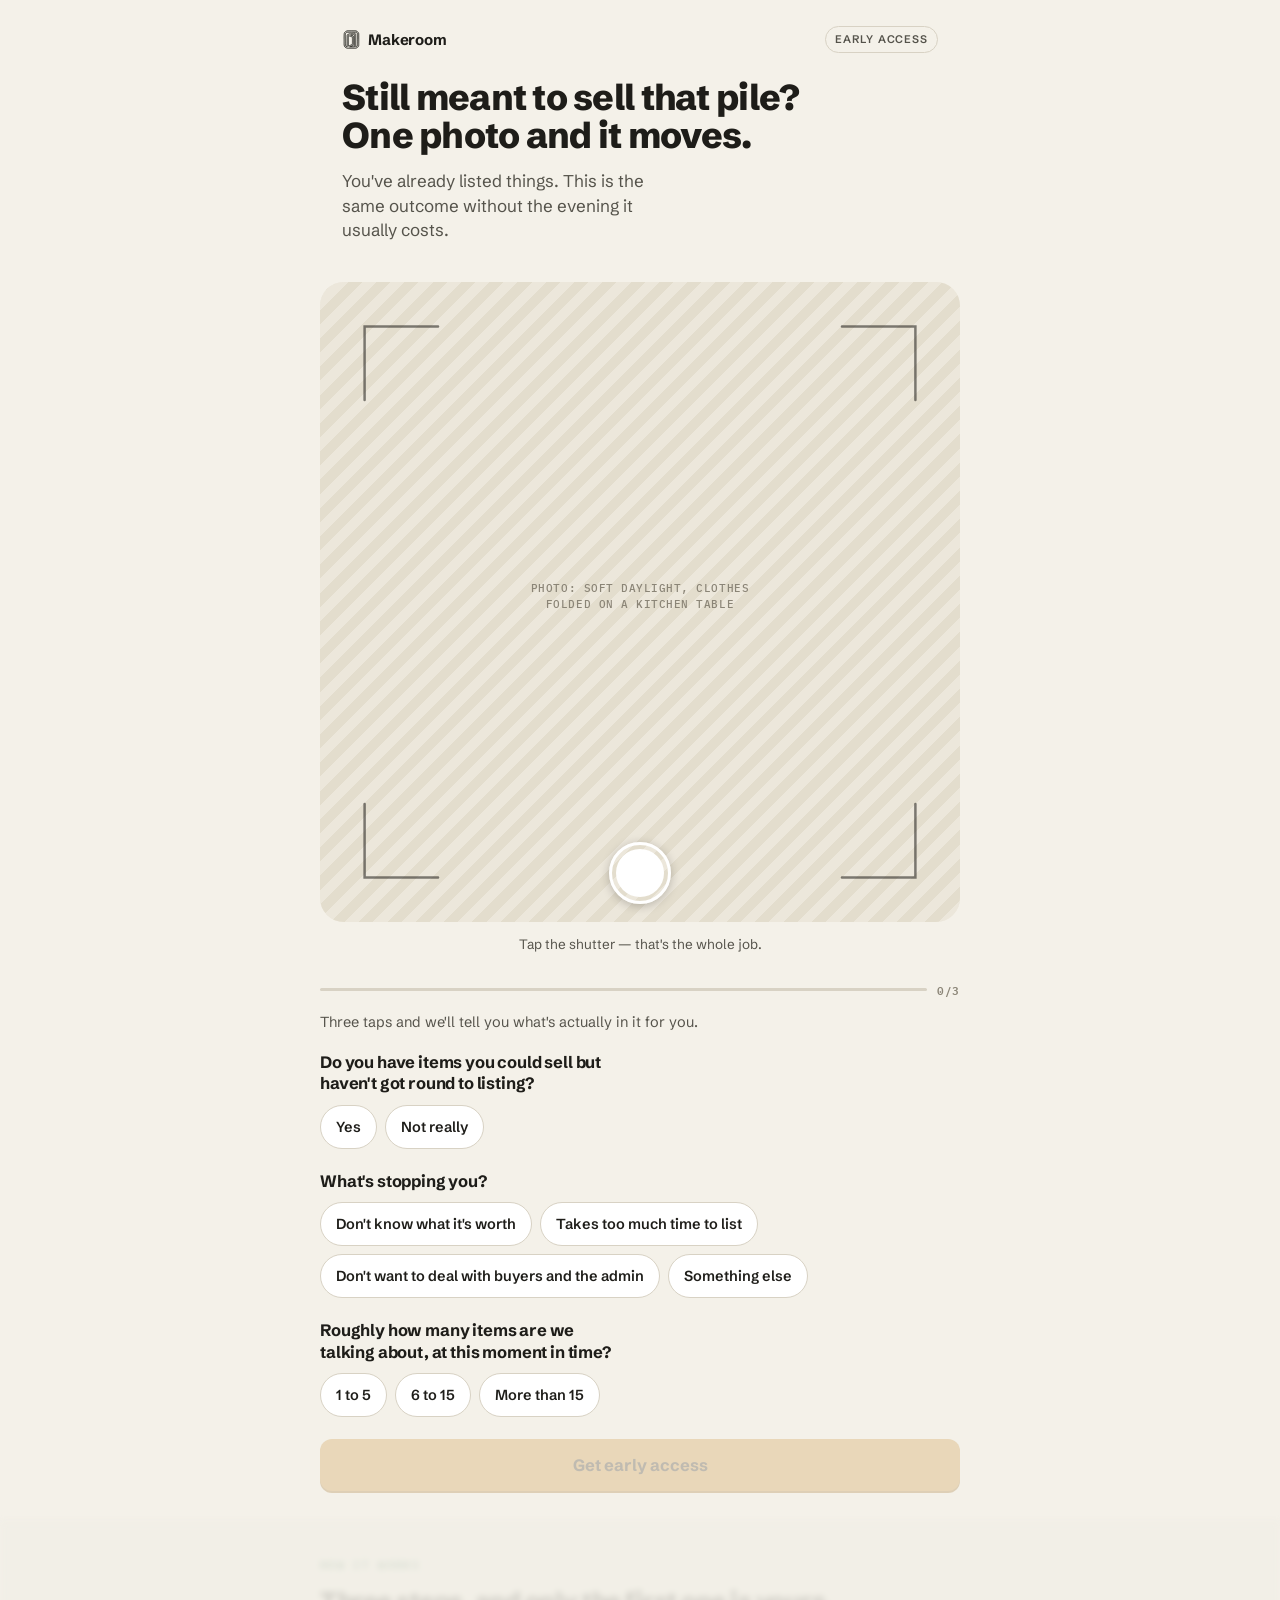
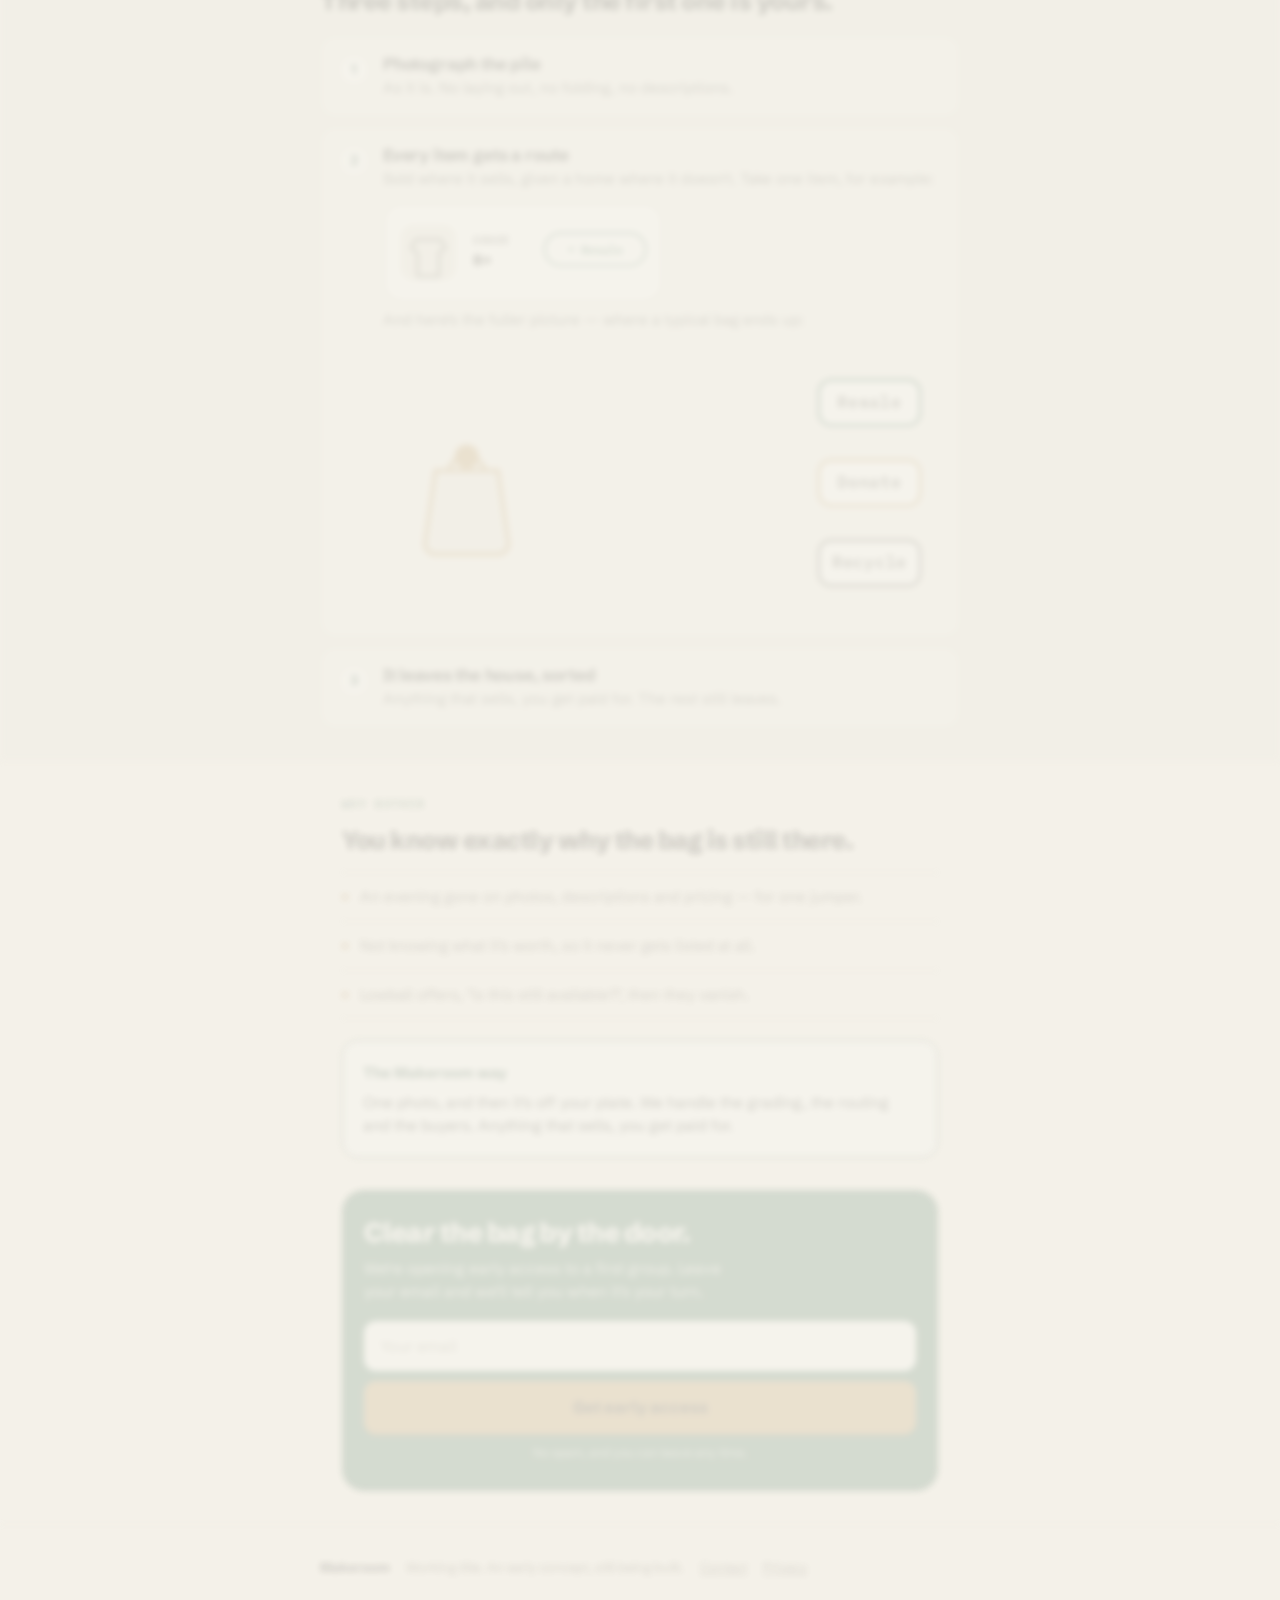
==== index.html @ 3e46c3f0 "Bold the header logo mark The traced icon rendered as thin hairline outlines at 19px in the header —" ====
<!DOCTYPE html>
<html lang="en-GB">
<head>
<meta charset="UTF-8">
<meta name="viewport" content="width=device-width, initial-scale=1.0">
<title>Makeroom — the bag by the door, sorted</title>
<meta name="description" content="Photograph your bag of clothes once. We grade every item and route it to resale, donation or recycling — sold where it sells, so nothing becomes waste.">

<!-- Open Graph / Twitter — matters for ad platforms that preview the link -->
<meta property="og:title" content="Makeroom — the bag by the door, sorted">
<meta property="og:description" content="Photograph your bag once. We grade each item and find its best route — sold, donated or recycled.">
<meta property="og:type" content="website">
<meta name="twitter:card" content="summary_large_image">
<meta name="theme-color" content="#F4F1E9">

<!--
  Before running real ad traffic: set FORM_ENDPOINT in script.js.
  Full Google Sheet + Apps Script setup, ad link format (persona + UTM
  tags), and the acceptance checklist all live in README.md.
-->

<link rel="preconnect" href="https://fonts.googleapis.com">
<link rel="preconnect" href="https://fonts.gstatic.com" crossorigin>
<link href="https://fonts.googleapis.com/css2?family=Schibsted+Grotesk:wght@400;500;600;700;800&family=IBM+Plex+Mono:wght@500;600&display=swap" rel="stylesheet">

<link rel="stylesheet" href="style.css">
</head>
<body class="gated">

  <div class="topbar">
    <span class="brand">
      <svg class="logo-mark" viewBox="204 40 232 268" aria-hidden="true">
        <g transform="translate(0,478) scale(0.1,-0.1)" fill="currentColor" stroke="currentColor" stroke-width="55" stroke-linejoin="round">
          <path d="M2620 4265 c-47 -6 -94 -15 -105 -19 -11 -4 -31 -12 -45 -16 -14 -4
-34 -11 -45 -15 -11 -3 -22 -7 -25 -8 -40 -13 -210 -204 -210 -236 0 -6 -5
-11 -10 -11 -6 0 -9 -3 -8 -7 1 -5 -6 -40 -15 -80 -15 -64 -17 -154 -17 -846
l0 -774 25 -76 c13 -41 33 -91 44 -110 38 -67 123 -154 178 -182 21 -11 40
-23 41 -27 2 -5 11 -8 21 -8 9 0 21 -4 26 -8 6 -5 37 -15 70 -23 48 -11 179
-14 660 -14 645 0 630 -1 745 53 51 24 151 96 158 114 2 5 9 5 15 1 7 -3 9 -3
5 1 -3 4 11 35 33 69 22 34 42 73 46 87 3 14 9 30 13 35 4 6 11 26 15 45 12
50 17 1610 6 1610 -5 0 -8 20 -8 44 2 34 -1 42 -12 38 -10 -4 -13 -1 -9 10 4
9 2 20 -2 24 -5 5 -11 18 -12 29 -4 24 -75 121 -123 168 -19 18 -50 42 -70 53
-19 10 -35 22 -35 26 0 5 -7 8 -15 8 -8 0 -23 4 -33 9 -31 16 -88 31 -116 31
-15 0 -25 3 -23 8 8 12 -1067 9 -1163 -3z m1225 -35 c4 -6 15 -10 25 -10 31 0
132 -58 180 -103 53 -49 120 -138 120 -159 0 -8 4 -18 8 -24 5 -5 15 -29 23
-54 12 -37 14 -182 14 -855 l0 -810 -24 -60 c-29 -72 -99 -169 -153 -210 -21
-16 -45 -36 -53 -42 -7 -7 -17 -13 -22 -13 -4 0 -19 -6 -33 -13 -78 -41 -103
-42 -730 -42 -629 0 -640 1 -745 43 -135 54 -249 203 -285 372 -13 63 -9 1536
5 1603 20 99 137 270 213 310 150 80 105 75 819 76 392 0 635 -3 638 -9z"/>
          <path d="M2560 4080 c0 -5 -6 -10 -14 -10 -25 0 -96 -43 -129 -80 -50 -53 -66
-82 -88 -152 -18 -60 -19 -102 -19 -805 0 -701 1 -745 19 -802 36 -114 118
-197 236 -238 l30 -10 -2 836 c-1 460 -3 841 -4 846 -1 6 -6 -8 -12 -30 -7
-26 -13 -320 -16 -826 l-6 -787 -45 24 c-25 13 -41 24 -36 24 5 0 -6 10 -25
23 -18 12 -40 36 -49 52 -8 17 -17 32 -20 35 -16 16 -32 61 -30 86 1 16 1 31
0 34 -1 3 -4 284 -6 624 -3 341 -6 622 -9 624 -2 3 -2 23 0 46 3 22 7 84 9
137 4 74 11 109 30 153 25 56 92 130 128 142 10 3 18 10 18 16 0 5 6 8 12 6 7
-3 23 1 35 7 17 9 180 12 621 13 581 0 598 -1 647 -21 28 -11 57 -28 66 -36 9
-9 29 -25 44 -36 27 -19 75 -102 75 -130 0 -8 5 -15 10 -15 7 0 10 -271 10
-794 0 -679 -2 -795 -14 -806 -8 -6 -12 -18 -9 -27 3 -8 2 -18 -4 -22 -5 -3
-19 -23 -32 -44 -24 -39 -92 -92 -132 -102 l-24 -6 -1 843 c-1 798 -5 928 -25
928 -5 0 -9 6 -9 13 0 20 -67 86 -111 109 -36 19 -50 20 -127 14 -48 -4 -98
-9 -112 -12 -14 -2 -45 -7 -70 -10 -25 -3 -49 -10 -54 -15 -6 -5 -31 -9 -57
-9 -26 0 -51 -4 -54 -10 -3 -5 -24 -10 -45 -10 -21 0 -42 -4 -45 -10 -3 -5
-22 -10 -41 -10 -20 0 -74 -7 -122 -15 -48 -9 -116 -21 -152 -27 -36 -6 -84
-19 -107 -29 -44 -20 -93 -74 -93 -102 0 -25 15 -21 28 7 26 57 91 87 232 106
36 5 90 14 120 20 97 19 154 29 215 38 33 5 97 17 142 26 228 47 304 48 365 5
33 -24 72 -81 82 -122 4 -16 7 -422 7 -903 -1 -764 1 -874 14 -874 8 0 15 5
15 10 0 6 7 10 15 10 23 0 87 39 128 78 52 50 85 107 98 173 13 66 12 1423 -1
1542 -9 79 -32 132 -78 185 -22 26 -88 72 -102 72 -6 0 -10 5 -10 10 0 6 -9
10 -19 10 -11 0 -23 5 -26 10 -4 6 -227 10 -636 10 -413 0 -629 -3 -629 -10z"/>
          <path d="M3540 3759 c-30 -4 -82 -12 -115 -18 -33 -7 -86 -16 -117 -22 -32 -5
-86 -14 -120 -20 -35 -5 -89 -13 -120 -15 -66 -7 -76 -20 -20 -30 20 -3 64
-16 97 -29 33 -13 83 -31 110 -40 124 -41 174 -75 214 -148 21 -37 21 -48 21
-585 l0 -547 -38 -49 c-38 -50 -83 -84 -114 -85 -10 -1 -18 -5 -18 -11 0 -5
-11 -10 -23 -10 -13 0 -27 -3 -30 -6 -8 -8 -119 -54 -130 -54 -4 0 -30 -11
-59 -25 -28 -14 -60 -25 -70 -25 -10 0 -18 -4 -18 -8 0 -5 -25 -15 -55 -22
-30 -7 -55 -18 -55 -24 0 -8 109 -10 375 -8 343 2 375 4 384 20 12 23 14 1694
1 1726 -13 35 -36 43 -100 35z m71 -41 c0 -7 1 -394 2 -860 l2 -847 -293 -3
c-289 -3 -377 2 -274 16 28 4 52 11 52 16 0 6 6 10 13 10 8 0 27 6 43 14 76
37 130 61 139 62 12 1 58 20 98 40 16 8 34 11 40 7 7 -3 9 -3 5 1 -3 4 11 31
33 59 31 41 39 61 40 97 1 25 3 56 5 70 1 14 3 187 4 385 1 358 -6 612 -17
650 -9 33 -83 115 -109 121 -13 3 -24 10 -24 14 0 8 -55 24 -77 23 -7 0 -13 3
-13 8 0 5 -11 9 -25 9 -14 0 -25 4 -25 9 0 5 -12 11 -27 13 -16 2 -27 8 -26
14 1 7 -6 10 -17 7 -11 -3 -20 -1 -20 5 0 6 21 13 48 17 26 3 67 9 92 14 25 6
73 12 108 16 35 3 73 10 85 15 35 14 137 12 138 -2z"/>
          <path d="M2745 3583 c-13 -12 -15 -114 -15 -754 0 -491 3 -739 10 -739 10 0
87 32 122 51 10 5 24 9 31 9 12 0 80 29 119 50 10 6 23 10 29 10 11 0 24 5
121 49 26 11 57 21 68 21 11 0 20 4 20 9 0 5 16 12 35 15 19 4 39 15 45 26 16
29 13 1040 -3 1061 -12 15 -140 69 -165 69 -12 0 -23 5 -69 28 -13 7 -31 12
-42 12 -11 0 -21 4 -23 8 -1 4 -43 21 -93 36 -49 16 -99 32 -110 36 -42 17
-66 18 -80 3z m90 -33 c32 -11 66 -20 77 -20 10 0 18 -4 18 -10 0 -5 7 -10 15
-10 15 0 24 -3 70 -27 12 -6 36 -14 55 -18 19 -4 40 -11 45 -15 6 -4 31 -13
58 -21 26 -7 47 -17 47 -21 0 -4 12 -8 26 -8 16 0 37 -11 51 -26 l24 -26 -3
-493 c-3 -458 -4 -494 -21 -513 -10 -11 -31 -22 -48 -26 -16 -3 -49 -15 -73
-26 -25 -11 -50 -20 -56 -20 -5 0 -19 -4 -30 -10 -11 -5 -29 -14 -40 -20 -11
-5 -27 -10 -35 -10 -8 0 -15 -4 -15 -10 0 -5 -11 -10 -25 -10 -14 0 -25 -5
-25 -11 0 -6 -9 -9 -19 -6 -12 3 -22 -1 -25 -9 -3 -8 -16 -14 -30 -14 -14 0
-27 -4 -31 -9 -3 -6 -14 -8 -25 -6 -11 2 -20 0 -20 -6 0 -5 -6 -9 -14 -9 -8 0
-17 -6 -19 -12 -3 -7 -6 311 -6 708 -1 617 1 734 14 734 1 0 28 -9 60 -20z"/>
          <path d="M2381 2284 c0 -11 3 -14 6 -6 3 7 2 16 -1 19 -3 4 -6 -2 -5 -13z"/>
        </g>
      </svg>
      Makeroom
    </span>
    <span class="badge">Early access</span>
  </div>

  <!-- ============ HERO ============ -->
  <header class="hero">
    <div class="wrap">
      <!-- Headline + lede are written by JS from the persona copy table -->
      <h1 class="reveal" id="hero-head"></h1>
      <p class="lede reveal" id="hero-lede"></p>
    </div>
  </header>

  <!-- ============ CAMERA HOOK ============
       A one-shot interactive demo: tap the shutter, a flash + scan plays,
       then a worked example (item / price / grade / route) reveals.
       Fixed example content, same for both personas — illustrative only,
       not tied to any real photo. -->
  <div class="hook reveal">
    <div class="wrap" style="padding:0">
      <div class="hook-frame" id="hook-frame">
        <div class="stripes" aria-hidden="true"></div>
        <p class="caption" aria-hidden="true">PHOTO: SOFT DAYLIGHT, CLOTHES<br>FOLDED ON A KITCHEN TABLE</p>

        <!-- Viewfinder corner brackets — reads as a camera viewfinder,
             not a re-drawn OS/app chrome. Same hand-drawn inline-SVG
             approach as everything else on the page. -->
        <svg class="viewfinder" viewBox="0 0 100 100" preserveAspectRatio="none" aria-hidden="true">
          <path d="M5 17 V5 H17" />
          <path d="M83 5 H95 V17" />
          <path d="M5 83 V95 H17" />
          <path d="M95 83 V95 H83" />
        </svg>

        <div class="hook-flash" aria-hidden="true"></div>
        <div class="hook-scan" aria-hidden="true"></div>
        <div class="hook-result" aria-hidden="true">
          <div class="hook-result-card">
            <div class="lead">This one's a keeper for someone.</div>
            <div class="result-body">
              <!-- Hand-drawn item glyph, same inline-SVG language as the
                   proof card and cascade below — no stock photography. -->
              <svg class="result-icon" viewBox="0 0 52 52" aria-hidden="true">
                <rect x="0" y="0" width="52" height="52" rx="12" fill="#ECE7DB"/>
                <path d="M14 14 h24 l4 8 -6 4 v22 h-20 v-22 l-6 -4 z" fill="none" stroke="#55534B" stroke-width="2" stroke-linejoin="round"/>
              </svg>
              <div class="result-text">
                <div class="row">
                  <span class="hook-item-name">Wool jumper</span>
                  <span class="price">£24–£31</span>
                </div>
                <div class="chips">
                  <span class="chip">Grade B+</span>
                  <span class="chip">Best route: resale</span>
                </div>
              </div>
            </div>
          </div>
        </div>
        <!-- A real camera shutter button (ring + dot), not a text pill —
             the label moves to an aria-label plus the caption below. -->
        <button type="button" class="hook-shutter" id="hook-shutter" aria-label="Try it on this pile — tap to take the photo">
          <span class="shutter-ring"><span class="shutter-dot"></span></span>
        </button>
      </div>
      <p class="hook-note" id="hook-note"></p>
    </div>
  </div>

  <!-- ============ SURVEY — soft gate ============
       All three questions are visible and answerable at once, in any
       order, and changeable at any time. Nothing below this is hidden;
       the CTA just dims until all three are answered. -->
  <div class="survey">
    <div class="wrap" style="padding:0">
      <div class="survey-progress-row">
        <div class="survey-bar"><div class="survey-bar-fill" id="survey-bar-fill" style="width:0%"></div></div>
        <span class="survey-count" id="survey-count" aria-hidden="true">0/3</span>
      </div>
      <p class="sr-only" id="survey-progress" aria-live="polite">0 of 3 answered</p>
      <p class="survey-intro">Three taps and we'll tell you what's actually in it for you.</p>

      <div id="survey-questions" aria-live="polite"></div>

      <div class="survey-cta-wrap" id="survey-cta-wrap" data-locked="true">
        <button type="button" class="btn" id="survey-cta-btn" disabled>Get early access</button>
      </div>
    </div>
  </div>

  <!-- ============ SCREEN 2 — hidden via body.gated until the survey is
       complete. The survey UI itself (all 3 questions visible at once) is
       unchanged; what's gated is everything below it. ============ -->
  <div class="screen-two" aria-hidden="true">

  <!-- ============ HOW IT WORKS ============ -->
  <section class="how">
    <div class="wrap">
      <p class="eyebrow reveal">How it works</p>
      <h2 class="reveal">Three steps, and only the first one is yours.</h2>

      <div class="steps">
        <!-- Step 1 -->
        <div class="step reveal">
          <div class="num">1</div>
          <div>
            <h3>Photograph the pile</h3>
            <p>As it is. No laying out, no folding, no descriptions.</p>
          </div>
        </div>

        <!-- Step 2 — worked example + the signature routing cascade -->
        <div class="step reveal">
          <div class="num">2</div>
          <div style="width:100%">
            <h3>Every item gets a route</h3>
            <p>Sold where it sells, given a home where it doesn't. Take one item, for example:</p>

            <!-- PROOF CARD — a single worked example (item, grade, route),
                 leading into the cascade's fuller routing animation below.
                 Same inline-SVG language as the cascade. -->
            <svg class="proof-card" viewBox="0 0 260 92" xmlns="http://www.w3.org/2000/svg"
                 role="img" aria-label="Example: a jumper graded B+, routed to resale">
              <rect x="1" y="1" width="258" height="90" rx="16" fill="#fff" stroke="#D8D2C4" stroke-width="1.5"/>

              <!-- item silhouette -->
              <g transform="translate(16,20)">
                <rect x="0" y="0" width="52" height="52" rx="12" fill="#ECE7DB"/>
                <path d="M14 14 h24 l4 8 -6 4 v22 h-20 v-22 l-6 -4 z" fill="none" stroke="#55534B" stroke-width="2" stroke-linejoin="round"/>
              </g>

              <!-- grade -->
              <g>
                <text class="proof-label" x="84" y="38">GRADE</text>
                <text class="proof-grade" x="84" y="58">B+</text>
              </g>

              <!-- route -->
              <g transform="translate(150,28)">
                <rect x="0" y="0" width="94" height="30" rx="15" fill="#fff" stroke="#1F6B49" stroke-width="1.5"/>
                <text class="proof-route" x="47" y="19" text-anchor="middle">→ Resale</text>
              </g>
            </svg>

            <p class="proof-bridge">And here's the fuller picture — where a typical bag ends up:</p>

            <div class="cascade-wrap" aria-hidden="true">
              <svg class="cascade" viewBox="0 0 320 150" xmlns="http://www.w3.org/2000/svg" role="img">
                <!-- source bag -->
                <g transform="translate(24,54)">
                  <path d="M6 14 h36 l6 42 a6 6 0 0 1 -6 6 h-36 a6 6 0 0 1 -6 -6 z" fill="#ECE7DB" stroke="#C98A2B" stroke-width="2"/>
                  <path d="M14 14 c0 -10 20 -10 20 0" fill="none" stroke="#C98A2B" stroke-width="2"/>
                  <!-- camera flash pulse -->
                  <circle class="flash" cx="24" cy="6" r="7" fill="#C98A2B"/>
                </g>

                <!-- three destinations on the right -->
                <g>
                  <rect x="250" y="16"  width="58" height="26" rx="7" fill="#fff" stroke="#1F6B49" stroke-width="1.5"/>
                  <text class="bin-label" x="279" y="32" text-anchor="middle">Resale</text>

                  <rect x="250" y="62"  width="58" height="26" rx="7" fill="#fff" stroke="#C98A2B" stroke-width="1.5"/>
                  <text class="bin-label" x="279" y="78" text-anchor="middle">Donate</text>

                  <rect x="250" y="108" width="58" height="26" rx="7" fill="#fff" stroke="#55534B" stroke-width="1.5"/>
                  <text class="bin-label" x="279" y="124" text-anchor="middle">Recycle</text>
                </g>

                <!-- travelling items: each --to sets where it lands -->
                <rect class="item i1" x="72" y="70" width="14" height="14" rx="3" fill="#1F6B49" style="--to: translate(178px,-42px)"/>
                <rect class="item i2" x="72" y="70" width="14" height="14" rx="3" fill="#C98A2B" style="--to: translate(178px,4px)"/>
                <rect class="item i3" x="72" y="70" width="14" height="14" rx="3" fill="#1F6B49" style="--to: translate(178px,-42px)"/>
                <rect class="item i4" x="72" y="70" width="14" height="14" rx="3" fill="#55534B" style="--to: translate(178px,50px)"/>
              </svg>
            </div>
          </div>
        </div>

        <!-- Step 3 -->
        <div class="step reveal">
          <div class="num">3</div>
          <div>
            <h3>It leaves the house, sorted</h3>
            <p>Anything that sells, you get paid for. The rest still leaves.</p>
          </div>
        </div>
      </div>
    </div>
  </section>

  <!-- ============ WHY BOTHER ============ -->
  <section class="why">
    <div class="wrap">
      <p class="eyebrow reveal">Why bother</p>
      <h2 class="reveal">You know exactly why the bag is still there.</h2>

      <!-- Optional answer-echo — set by script.js only when the visitor's
           own Q2/Q3 answer has a mapped line. Hidden otherwise. -->
      <p class="answer-echo reveal" id="answer-echo"></p>

      <ul class="grind reveal">
        <li><span>An evening gone on photos, descriptions and pricing — for one jumper.</span></li>
        <li><span>Not knowing what it's worth, so it never gets listed at all.</span></li>
        <li><span>Lowball offers, "is this still available?", then they vanish.</span></li>
      </ul>

      <div class="relief reveal">
        <div class="head">The Makeroom way</div>
        <p>One photo, and then it's off your plate. We handle the grading, the routing and the buyers. Anything that sells, you get paid for.</p>
      </div>
    </div>
  </section>

  <!-- ============ FINAL CAPTURE ============ -->
  <section class="final">
    <div class="wrap">
      <div class="card reveal">
        <h2>Clear the bag by the door.</h2>
        <p>We're opening early access to a first group. Leave your email and we'll tell you when it's your turn.</p>

        <!-- FINAL EMAIL CAPTURE -->
        <form id="form-final" novalidate>
          <input class="field" type="email" name="email" inputmode="email" autocomplete="email"
                 pattern="[^\s@]+@[^\s@]+\.[a-zA-Z]{2,}"
                 placeholder="Your email" aria-label="Your email address" required>
          <button class="btn" type="submit">Get early access</button>
          <p class="microcopy">No spam, and you can leave any time.</p>
          <p class="form-note err" role="alert">That email doesn't look right. Mind checking it?</p>
        </form>
      </div>

      <div class="done-state reveal" id="done-state">
        <div class="done-icon" aria-hidden="true">
          <svg viewBox="0 0 20 20" fill="none" style="width:22px;height:22px">
            <path d="M4 10.5l4 4 8-9" stroke="#fff" stroke-width="2.4" stroke-linecap="round" stroke-linejoin="round"/>
          </svg>
        </div>
        <h2>Congrats, you're on the list.</h2>
        <p id="done-line"></p>
        <div class="done-footnote">NEXT: WATCH YOUR INBOX FOR EARLY ACCESS</div>
      </div>
    </div>
  </section>

  <!-- ============ FOOTER ============ -->
  <footer>
    <div class="wrap">
      <span class="name">Makeroom</span>
      <span>Working title. An early concept, still being built.</span>
      <a href="mailto:jamie@studiozao.com">Contact</a>
      <a href="privacy.html">Privacy</a>
    </div>
  </footer>

  </div> <!-- /.screen-two -->

  <!-- ============ STICKY SCROLL CTA ============
       Only ever shown once the survey is complete (body no longer
       .gated) and the hero has scrolled out of view. -->
  <div class="sticky" id="sticky" aria-hidden="true">
    <div class="wrap">
      <div class="line">Every piece finds a route.<span>Sold, donated or recycled — join early access.</span></div>
      <button class="btn" id="sticky-btn" type="button">Get early access</button>
    </div>
  </div>

<script src="script.js"></script>
</body>
</html>
---- style.css ----
/* ---------- Design tokens ---------- */
:root {
  --paper:      #F4F1E9;  /* warm paper base */
  --paper-2:    #ECE7DB;  /* slightly deeper panel */
  --ink:        #1E1D19;  /* near-black text */
  --ink-soft:   #55534B;  /* secondary text */
  --line:       #D8D2C4;  /* hairlines / borders */
  --green:      #1F6B49;  /* resolution only — it worked, it's sorted. never a button. */
  --green-dark: #164F36;
  --ochre:      #C98A2B;  /* take action, tap this — the one action colour */
  --ochre-soft: #F0DFC0;
  --shadow:     0 1px 2px rgba(30,29,25,.06), 0 8px 24px rgba(30,29,25,.06);

  /* Design 1a ("Proof First") brings in two webfonts: Schibsted Grotesk as
     the display/body face, IBM Plex Mono for small uppercase labels and
     counters. This is a deliberate reversal of the earlier system-font-only
     decision (made to avoid a render-blocking font request on cold mobile
     ad traffic) — the tradeoff is accepted here because it's what the
     chosen design direction specifies. */
  --font-body: "Schibsted Grotesk", system-ui, -apple-system, "Segoe UI", Roboto, Helvetica, Arial, sans-serif;
  --font-mono: "IBM Plex Mono", ui-monospace, Menlo, monospace;

  --wrap: 640px;
}

/* ----------------------------------------------------------------------
   PRE-LAUNCH CHECKLIST
   --ink-soft (#55534B) on --paper (#F4F1E9) — computed contrast ratio is
   ~6.83:1 (checked 2026-07-31). Passes WCAG AA (4.5:1) for normal text at
   every size this token is used at, including the 13px microcopy/eyebrow
   sizes where the margin is closest. Does not reach AAA (7:1) but AAA was
   never the target. Re-check this if either --ink-soft or --paper changes.
   ---------------------------------------------------------------------- */

/* ---------- Reset-ish ---------- */
* { box-sizing: border-box; }
html { -webkit-text-size-adjust: 100%; scroll-behavior: smooth; overflow-x: clip; }
body {
  margin: 0;
  background: var(--paper);
  color: var(--ink);
  font-family: var(--font-body);
  font-size: 17px;
  line-height: 1.55;
  -webkit-font-smoothing: antialiased;
  text-rendering: optimizeLegibility;
  overflow-x: clip;
}
img, svg { display: block; max-width: 100%; }

/* ---------- Layout helpers ---------- */
.wrap { width: 100%; max-width: var(--wrap); margin: 0 auto; padding: 0 22px; }

/* ---------- Type ---------- */
h1, h2 { margin: 0; font-weight: 800; letter-spacing: -0.02em; line-height: 1.1; }
h3 { margin: 0; font-weight: 700; letter-spacing: -0.01em; line-height: 1.1; }
p { margin: 0 0 1em; }
.eyebrow {
  font: 600 11px var(--font-mono);
  letter-spacing: 0.12em;
  text-transform: uppercase;
  color: var(--green);
  margin: 0 0 14px;
}

/* ---------- Header bar ---------- */
.topbar {
  display: flex;
  align-items: center;
  justify-content: space-between;
  padding: 26px 22px 0;
  max-width: var(--wrap);
  margin: 0 auto;
}
.topbar .brand { display: flex; align-items: center; gap: 7px; font-weight: 700; font-size: 15px; letter-spacing: -0.01em; }
.topbar .brand .logo-mark { width: 19px; height: 19px; color: var(--ink); flex: none; }
.topbar .badge {
  font-size: 11px;
  font-weight: 600;
  letter-spacing: 0.08em;
  text-transform: uppercase;
  color: var(--ink-soft);
  border: 1px solid var(--line);
  border-radius: 99px;
  padding: 4px 9px;
}

/* ---------- Hero ---------- */
.hero { padding-top: 26px; padding-bottom: 0; }
.hero h1 {
  font-size: clamp(30px, 8.5vw, 36px);
  line-height: 1.05;
  overflow-wrap: anywhere;
  min-width: 0;
  text-wrap: balance;
}
.hero .lede {
  margin-top: 14px;
  font-size: 17px;
  line-height: 1.45;
  color: var(--ink-soft);
  max-width: 32ch;
}

/* ---------- Camera hook ---------- */
.hook { padding: 22px 22px 0; }
.hook-frame {
  position: relative;
  border-radius: 24px;
  overflow: hidden;
  background: var(--paper-2);
  aspect-ratio: 1 / 1;
}
.hook-frame .stripes {
  position: absolute;
  inset: 0;
  background: repeating-linear-gradient(135deg, #e3ddcd 0 10px, #ece7db 10px 20px);
}
.hook-frame .caption {
  position: absolute;
  inset: 0;
  display: grid;
  place-items: center;
  font: 500 10.5px/1.5 var(--font-mono);
  letter-spacing: 0.05em;
  color: #8b8577;
  text-align: center;
  padding: 0 20px;
}
.hook-frame.shot .caption { display: none; }

/* Viewfinder corner brackets — reads as a camera's focus reticle, not a
   re-drawn OS/app chrome. Fades out once the shot is taken, same as a
   real camera UI would once it's done focusing. */
.viewfinder {
  position: absolute;
  inset: 14px;
  width: calc(100% - 28px);
  height: calc(100% - 28px);
  pointer-events: none;
  transition: opacity .3s ease;
}
.viewfinder path {
  fill: none;
  stroke: rgba(30,29,25,.55);
  stroke-width: 2.5;
  stroke-linecap: round;
  vector-effect: non-scaling-stroke;
}
.hook-frame.scanning .viewfinder,
.hook-frame.revealed .viewfinder { opacity: 0; }

/* Flash: a single quick white pulse the instant the shutter is tapped */
.hook-flash {
  position: absolute;
  inset: 0;
  background: #fff;
  pointer-events: none;
  opacity: 0;
}
.hook-frame.scanning .hook-flash { animation: flashPop .5s ease forwards; }

/* Scan: a soft ochre band sweeping down while "grading" */
.hook-scan {
  position: absolute;
  left: 0; right: 0;
  height: 26%;
  background: linear-gradient(180deg, rgba(201,138,43,0), rgba(201,138,43,.4));
  opacity: 0;
  pointer-events: none;
}
.hook-frame.scanning .hook-scan {
  opacity: 1;
  animation: scanSweep 1.1s .25s linear;
}

/* Result: the worked example, revealed once grading finishes */
.hook-result {
  position: absolute;
  left: 12px; right: 12px; bottom: 12px;
  display: none;
}
.hook-frame.revealed .hook-result { display: block; animation: riseIn .4s ease forwards; }
.hook-result-card {
  background: rgba(244,241,233,.96);
  border-radius: 18px;
  padding: 16px 18px;
}
.hook-result-card .lead { font-size: 13px; color: var(--ink-soft); margin-bottom: 10px; }
.hook-result-card .result-body { display: flex; align-items: center; gap: 12px; }
.hook-result-card .result-icon { flex: 0 0 auto; width: 44px; height: 44px; }
.hook-result-card .result-text { flex: 1; min-width: 0; }
/* Named .hook-item-name, not .item — the cascade below defines a global
   .item { opacity: 0 } for its travelling squares, which was silently
   hiding this text when both shared the same class name. */
.hook-result-card .row { display: flex; align-items: baseline; justify-content: space-between; gap: 10px; }
.hook-result-card .hook-item-name { font-size: 21px; font-weight: 800; letter-spacing: -0.02em; overflow-wrap: anywhere; }
.hook-result-card .price { font-size: 21px; font-weight: 800; letter-spacing: -0.02em; color: var(--green); white-space: nowrap; }
.hook-result-card .chips { margin-top: 8px; display: flex; gap: 6px; flex-wrap: wrap; }
.hook-result-card .chip {
  font-size: 12px;
  font-weight: 600;
  color: var(--green-dark);
  background: #E1EDE5;
  border-radius: 99px;
  padding: 5px 10px;
}

/* Real camera-style shutter: a ring with a filled dot, like an actual
   phone camera app's capture button, rather than a text pill. */
.hook-shutter {
  position: absolute;
  left: 50%;
  transform: translateX(-50%);
  bottom: 18px;
  width: 62px;
  height: 62px;
  border-radius: 50%;
  background: transparent;
  border: none;
  padding: 0;
  cursor: pointer;
}
.shutter-ring {
  display: grid;
  place-items: center;
  width: 100%;
  height: 100%;
  border-radius: 50%;
  border: 3px solid #fff;
  box-shadow: 0 2px 10px rgba(30,29,25,.25);
}
.shutter-dot {
  width: 48px;
  height: 48px;
  border-radius: 50%;
  background: #fff;
  transition: transform .12s ease, background .18s ease;
}
.hook-shutter:active .shutter-dot { transform: scale(.88); }
.hook-frame.scanning .shutter-dot { background: var(--ochre); }
.hook-frame.scanning .hook-shutter { pointer-events: none; }
.hook-frame.revealed .hook-shutter { display: none; }
.hook-shutter:focus-visible { outline: 3px solid var(--ochre); outline-offset: 4px; }
.hook-note { margin: 12px 2px 0; font-size: 13.5px; color: var(--ink-soft); text-align: center; }

/* ---------- Survey ("soft gate") ----------
   Unlike a hard gate, nothing below this is hidden — all three questions
   show at once, answers are changeable any time, and the CTA just dims
   until all three are answered. Fully visible in the page's normal scroll
   order, no separate "screen". */
.sr-only {
  position: absolute;
  width: 1px; height: 1px;
  padding: 0; margin: -1px;
  overflow: hidden;
  clip: rect(0, 0, 0, 0);
  white-space: nowrap;
  border: 0;
}

/* ---------- Hard gate ----------
   Screen 2 (everything from "How it works" down, including the footer)
   isn't reachable/interactive until the survey is complete, but it's not
   fully hidden either — a dimmed, blurred, non-interactive hint of it
   stays visible through the gate, so scrolling past the survey signals
   "there's more, finish this first" rather than the page just ending.
   .gated is removed from <body> once all 3 are answered; the opacity/
   blur transition below handles the reveal automatically, no JS-driven
   animation needed. */
.screen-two {
  transition: opacity .5s ease, filter .5s ease;
}
body.gated .screen-two {
  opacity: .16;
  filter: blur(3px) saturate(70%);
  pointer-events: none;
  user-select: none;
}
body.gated .sticky { display: none; }

.survey { padding: 26px 22px 30px; }
.survey-progress-row { display: flex; align-items: center; gap: 10px; margin-bottom: 4px; }
.survey-bar { flex: 1; height: 3px; border-radius: 2px; background: var(--line); overflow: hidden; }
.survey-bar-fill { height: 100%; background: var(--ochre); border-radius: 2px; transition: width .3s ease; }
.survey-count { font: 600 10.5px var(--font-mono); color: #8b8577; letter-spacing: 0.06em; }
.survey-intro { margin: 12px 0 18px; font-size: 14.5px; color: var(--ink-soft); }

.q-block { margin-bottom: 22px; }
.q-block .q-text {
  margin: 0 0 10px;
  font-size: 16.5px;
  font-weight: 700;
  letter-spacing: -0.01em;
  line-height: 1.3;
  max-width: 30ch;
}
.q-opts { display: flex; flex-wrap: wrap; gap: 8px; }
.q-opt {
  font: 600 14.5px var(--font-body);
  text-align: left;
  cursor: pointer;
  padding: 11px 15px;
  min-height: 44px;
  border-radius: 99px;
  border: 1.5px solid var(--line);
  background: #fff;
  color: var(--ink);
  transition: border-color .16s ease, background .16s ease, color .16s ease;
}
.q-opt:hover { border-color: var(--ink); }
.q-opt:focus-visible { outline: 3px solid var(--ochre); outline-offset: 2px; }
.q-opt.picked { border-color: var(--ink); background: var(--ink); color: var(--paper); }

.survey-cta-wrap { margin-top: 6px; transition: opacity .3s ease; }
.survey-cta-wrap[data-locked="true"] { opacity: .35; pointer-events: none; }

/* ---------- How it works ---------- */
.how { background: var(--paper-2); padding: 32px 22px; border-top: 1px solid var(--line); }
.how .wrap { padding: 0; }
.how h2 { font-size: 25px; line-height: 1.15; margin-bottom: 20px; }

.steps { display: flex; flex-direction: column; gap: 10px; }
.step {
  display: flex;
  gap: 14px;
  background: var(--paper);
  border: 1px solid var(--line);
  border-radius: 16px;
  padding: 18px;
}
.step .num {
  flex: 0 0 auto;
  width: 30px; height: 30px;
  border-radius: 50%;
  display: grid; place-items: center;
  font-weight: 700; font-size: 14px;
  color: var(--green-dark);
  background: #fff;
  border: 1.5px solid var(--line);
}
.step h3 { font-size: 17px; margin-bottom: 3px; }
.step p { margin: 0; color: var(--ink-soft); font-size: 15px; line-height: 1.45; }

/* Proof card — a single worked example (item, grade, route), leading into
   the cascade below it as one worked example before the fuller animation.
   Same inline-SVG language as the cascade — kept from the earlier build
   per explicit instruction, alongside the cascade itself. */
.proof-card { margin: 14px 0 6px; max-width: 280px; }
.proof-bridge { margin: 14px 0 0; font-size: 15px; color: var(--ink-soft); }
.proof-card .proof-label { font: 600 10px var(--font-mono); fill: var(--ink-soft); letter-spacing: .04em; }
.proof-card .proof-grade { font: 800 13px var(--font-body); fill: var(--ink); }
.proof-card .proof-route { font: 600 11px var(--font-mono); fill: var(--green); }

/* The signature: routing cascade — the page's payoff visual for step 2,
   kept from the earlier build per explicit instruction (design 1a's own
   bar-chart alternative is not used). A stillness beat before it starts
   animating is timed in script.js, not here. */
.cascade-wrap { margin-top: 22px; margin-bottom: 4px; }
.cascade { width: 100%; height: auto; }
.bin-label { font: 600 10px var(--font-mono); fill: var(--ink-soft); letter-spacing: .04em; }

/* ---------- Why bother ---------- */
.why { padding: 32px 22px; }
.why h2 { font-size: 25px; line-height: 1.15; margin-bottom: 18px; }
.answer-echo {
  display: none;
  margin: -6px 0 18px;
  font-size: 16.5px;
  font-weight: 600;
  color: var(--ink-soft);
  line-height: 1.4;
}
.answer-echo.show { display: block; }

.grind { display: flex; flex-direction: column; border-top: 1px solid var(--line); }
.grind li {
  display: flex;
  gap: 12px;
  padding: 13px 0;
  border-bottom: 1px solid var(--line);
  list-style: none;
}
.grind li::before {
  content: "";
  flex: 0 0 6px;
  width: 6px; height: 6px;
  margin-top: 8px;
  border-radius: 3px;
  background: var(--ochre);
}
.grind li span { font-size: 15px; color: var(--ink-soft); line-height: 1.45; }
.grind { margin: 0; padding: 0; }

.relief {
  margin-top: 20px;
  border: 1.5px solid var(--green);
  background: #fff;
  border-radius: 16px;
  padding: 20px;
}
.relief .head { font-weight: 700; color: var(--green-dark); margin-bottom: 8px; font-size: 15px; }
.relief p { margin: 0; font-size: 15.5px; line-height: 1.45; }

/* ---------- Final capture ---------- */
.final { padding: 0 22px 34px; }
.final .card {
  background: var(--green);
  color: #fff;
  border-radius: 22px;
  padding: 28px 22px;
}
.final .card.done { display: none; }
.final h2 { font-size: 27px; line-height: 1.12; color: #fff; margin-bottom: 10px; }
/* :not(.microcopy) — without this, every property here (font-size
   included) leaks onto the "No spam..." line too, since this rule's
   specificity beats a bare .microcopy class selector. The previous fix
   only overrode margin and missed that font-size was leaking the same
   way, making the line render at 15.5px instead of its own 12.5px. */
.final .card p:not(.microcopy) { margin: 0 0 18px; font-size: 15.5px; line-height: 1.45; color: rgba(255,255,255,.86); max-width: 40ch; }

.field {
  width: 100%;
  font: 400 16px var(--font-body);
  padding: 15px 16px;
  border: none;
  border-radius: 12px;
  background: #fff;
  color: var(--ink);
  margin-bottom: 10px;
  transition: box-shadow .18s ease;
}
.field::placeholder { color: #9d988a; }
.field:focus {
  outline: none;
  box-shadow: 0 0 0 3px rgba(255,255,255,.5);
}

.btn {
  width: 100%;
  font: 700 16.5px var(--font-body);
  border: none;
  border-radius: 12px;
  padding: 16px 20px;
  background: var(--ochre);
  color: #241a08;
  cursor: pointer;
  box-shadow: 0 2px 0 #9c6a1e;
  transition: transform .12s ease, background .18s ease, box-shadow .12s ease;
}
.btn:hover { background: #b87d26; }
.btn:active { transform: translateY(2px); box-shadow: 0 0 0 #9c6a1e; }
.btn:focus-visible { outline: 3px solid var(--ink); outline-offset: 2px; }
.btn:disabled { cursor: default; opacity: .7; }

.microcopy { margin: 10px 0 0; font-size: 12.5px; color: rgba(255,255,255,.72); text-align: center; }

.form-note { margin-top: 12px; font-size: 15px; display: none; text-align: center; }
.form-note.show { display: block; }
.form-note.err { color: #ffd9d0; }

/* Success state — swaps in for the card once the form is submitted.
   Needs the same green "card" treatment as .final .card: without its own
   background, the white heading/text here is invisible against the
   page's paper background. */
.done-state {
  display: none;
  background: var(--green);
  border-radius: 22px;
  padding: 28px 22px;
}
.done-state.show { display: block; animation: riseIn .35s ease; }
.done-icon {
  width: 46px; height: 46px;
  border-radius: 50%;
  background: rgba(255,255,255,.16);
  display: grid; place-items: center;
  margin-bottom: 14px;
}
.done-state h2 { font-size: 25px; line-height: 1.14; color: #fff; margin-bottom: 8px; }
.done-state p { margin: 0 0 16px; font-size: 15.5px; line-height: 1.45; color: rgba(255,255,255,.86); }
.done-footnote {
  border-top: 1px solid rgba(255,255,255,.22);
  padding-top: 14px;
  font: 600 11px var(--font-mono);
  letter-spacing: .08em;
  color: rgba(255,255,255,.7);
}

/* ---------- Sticky bar (scroll-triggered) ---------- */
.sticky {
  position: fixed;
  left: 0; right: 0; bottom: 0;
  z-index: 40;
  background: rgba(244,241,233,.94);
  backdrop-filter: saturate(140%) blur(8px);
  border-top: 1px solid var(--line);
  padding: 12px 0 calc(12px + env(safe-area-inset-bottom, 0px));
  transform: translateY(120%);
  transition: transform .28s ease;
  box-shadow: 0 -6px 20px rgba(30,29,25,.08);
}
.sticky.show { transform: translateY(0); }
.sticky .wrap { display: flex; align-items: center; gap: 12px; }
.sticky .line { flex: 1; font-size: 14.5px; font-weight: 600; }
.sticky .line span { color: var(--ink-soft); font-weight: 500; display: block; font-size: 12.5px; }
.sticky .btn { width: auto; padding: 12px 18px; font-size: 15px; }

/* ---------- Footer ---------- */
footer {
  padding: 32px 22px 64px;
  border-top: 1px solid var(--line);
  color: var(--ink-soft);
  font-size: 13px;
}
footer .wrap { padding: 0; display: flex; flex-wrap: wrap; gap: 6px 16px; align-items: baseline; }
footer .name { font-weight: 700; color: var(--ink); }
footer a { color: var(--ink-soft); text-decoration: underline; text-underline-offset: 2px; }

/* ---------- Scroll reveal ---------- */
.reveal {
  opacity: 0;
  transform: translateY(16px);
  transition: opacity .6s ease, transform .6s ease;
  will-change: opacity, transform;
}
.reveal.in { opacity: 1; transform: none; }

/* ---------- Cascade animation (plays when step 2 is in view) ---------- */
.item { opacity: 0; }
.cascade.run .item { animation: drop 2.6s ease-in-out infinite; }
.cascade.run .i1 { animation-delay: 0s;    }
.cascade.run .i2 { animation-delay: .45s;  }
.cascade.run .i3 { animation-delay: .9s;   }
.cascade.run .i4 { animation-delay: 1.35s; }
@keyframes drop {
  0%   { opacity: 0; transform: translate(0,0) scale(.9); }
  12%  { opacity: 1; }
  70%  { opacity: 1; }
  100% { opacity: 0; transform: var(--to) scale(1); }
}
.flash { transform-origin: center; }
.cascade.run .flash { animation: flash 2.6s ease-in-out infinite; }
@keyframes flash {
  0%, 8%   { opacity: 0; transform: scale(.6); }
  3%       { opacity: .9; }
  16%,100% { opacity: 0; transform: scale(1.3); }
}

/* ---------- Camera-hook animations ---------- */
@keyframes flashPop { 0% { opacity: 0; } 20% { opacity: .9; } 100% { opacity: 0; } }
@keyframes scanSweep { from { transform: translateY(-100%); } to { transform: translateY(320%); } }
@keyframes riseIn { from { opacity: 0; transform: translateY(14px); } to { opacity: 1; transform: none; } }

/* Respect people who ask for less motion */
@media (prefers-reduced-motion: reduce) {
  html { scroll-behavior: auto; }
  .reveal { opacity: 1; transform: none; transition: none; }
  .cascade.run .item { animation: none; opacity: 1; }
  .cascade.run .flash { animation: none; opacity: .8; }
  .btn { transition: none; }
  .q-opt { transition: none; }
  .hook-frame.scanning .hook-flash,
  .hook-frame.scanning .hook-scan,
  .hook-frame.revealed .hook-result { animation: none; }
  .hook-frame.revealed .hook-result { opacity: 1; transform: none; }
  .screen-two { transition: none; }
  .sticky { transition: none; }
  .viewfinder { transition: none; }
  .shutter-dot { transition: none; }
}
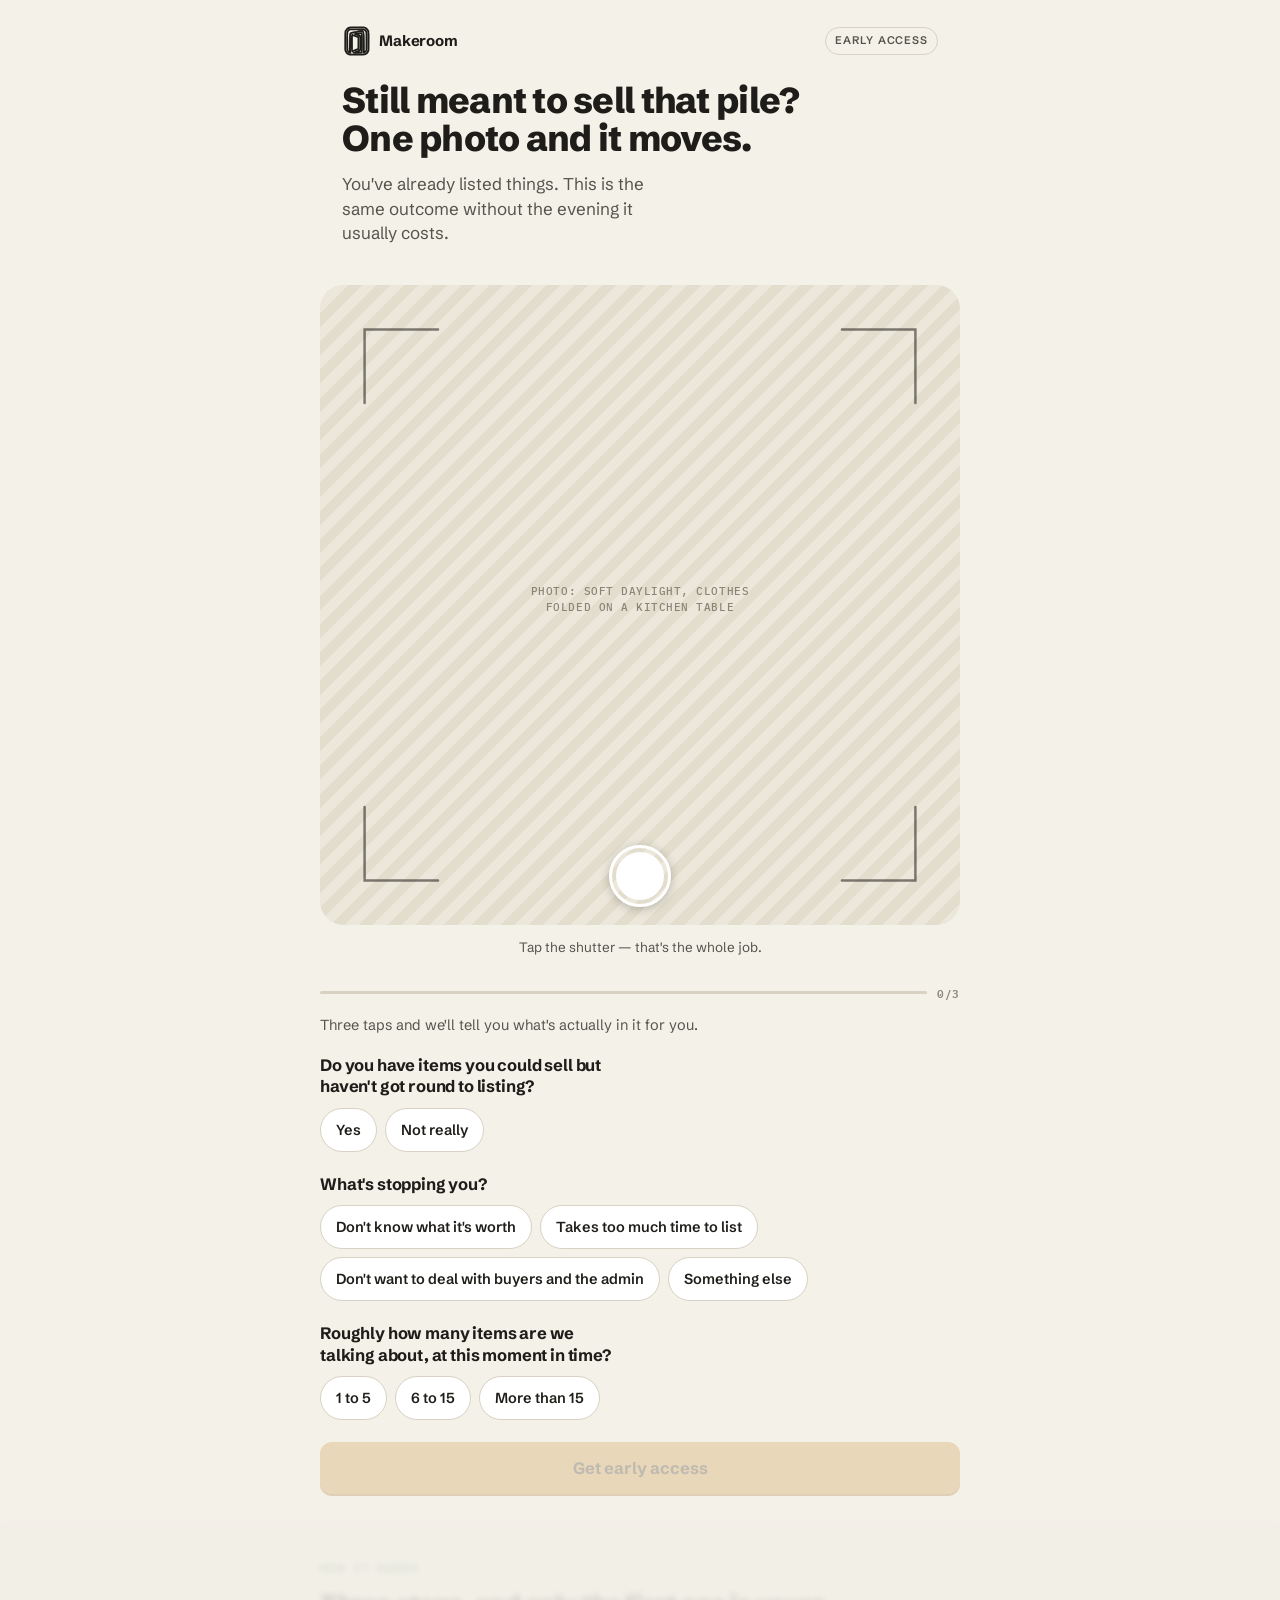
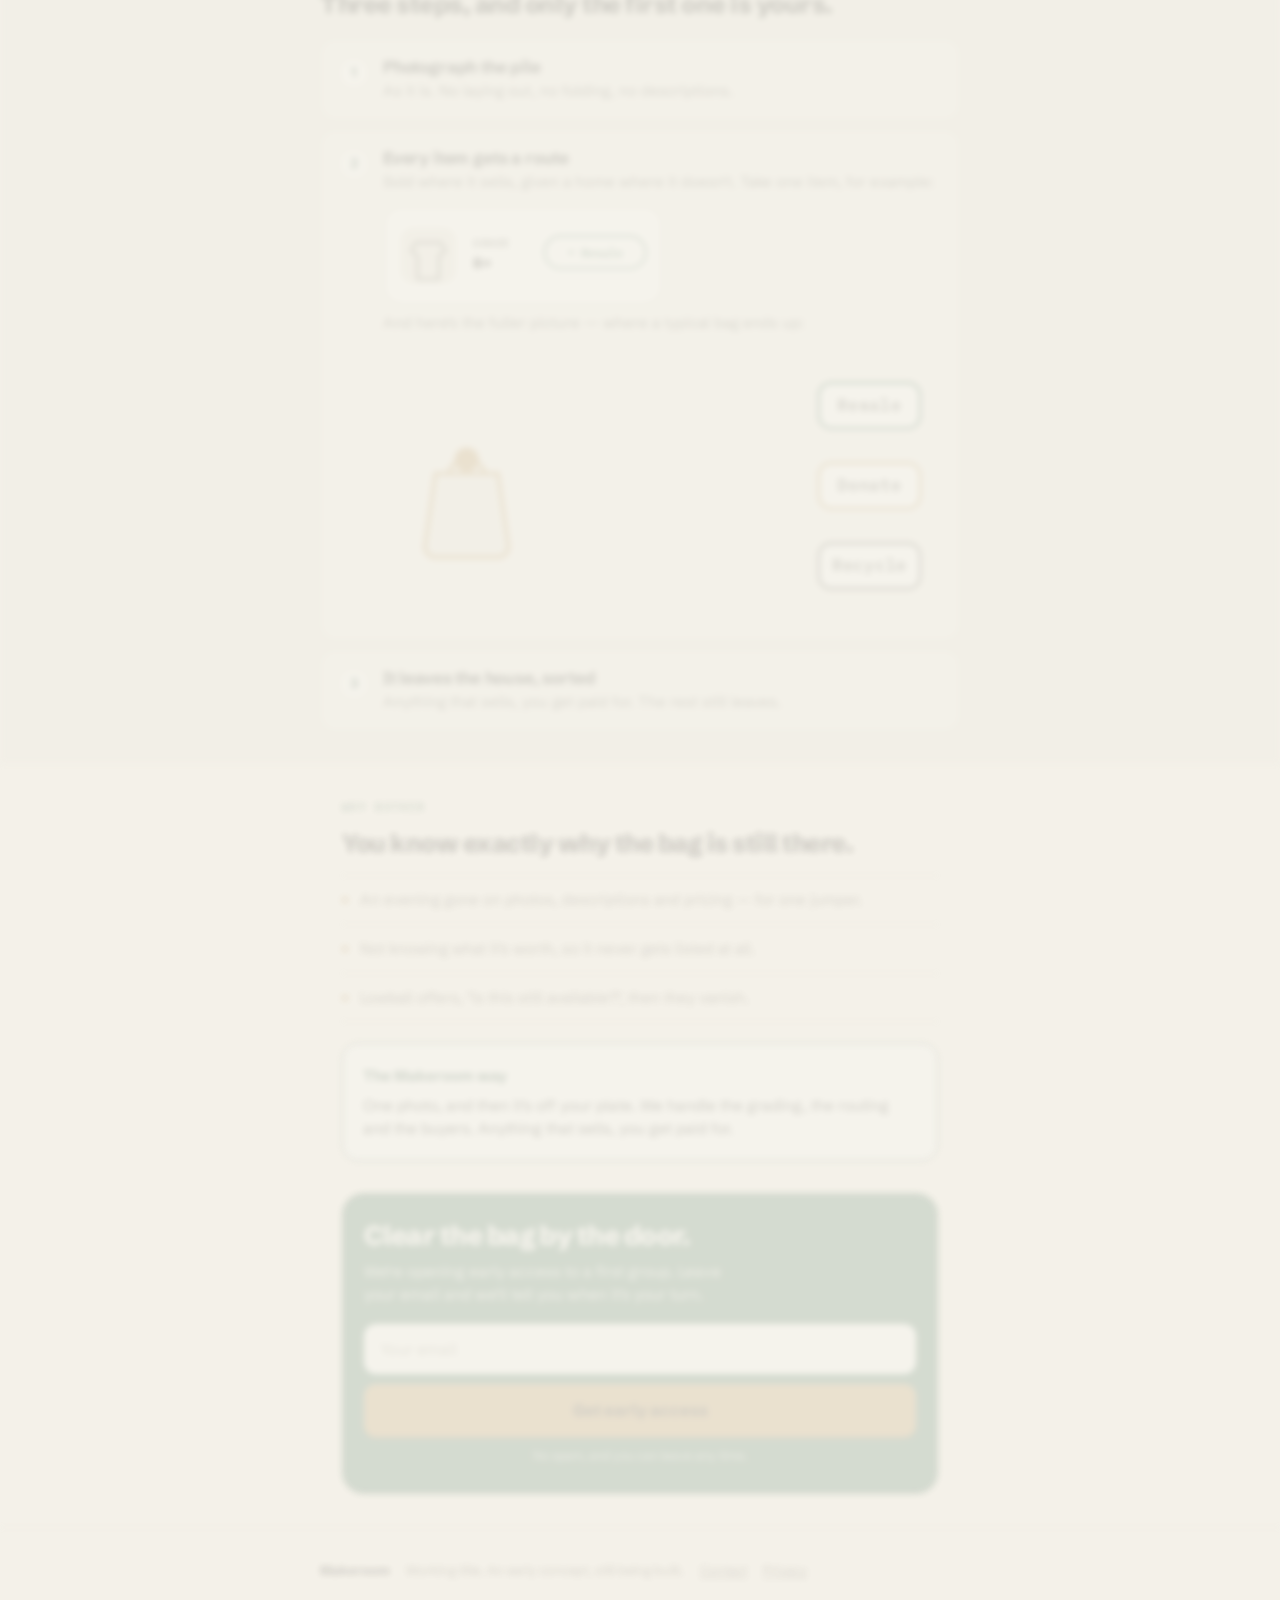
==== commit e372605e: "Make logo mark solid and larger Stroke wasn't thick enough to close the gaps between the traced outl" ====
--- a/index.html
+++ b/index.html
@@ -30,7 +30,7 @@
   <div class="topbar">
     <span class="brand">
       <svg class="logo-mark" viewBox="204 40 232 268" aria-hidden="true">
-        <g transform="translate(0,478) scale(0.1,-0.1)" fill="currentColor" stroke="currentColor" stroke-width="55" stroke-linejoin="round">
+        <g transform="translate(0,478) scale(0.1,-0.1)" fill="currentColor" stroke="currentColor" stroke-width="140" stroke-linejoin="round">
           <path d="M2620 4265 c-47 -6 -94 -15 -105 -19 -11 -4 -31 -12 -45 -16 -14 -4
 -34 -11 -45 -15 -11 -3 -22 -7 -25 -8 -40 -13 -210 -204 -210 -236 0 -6 -5
 -11 -10 -11 -6 0 -9 -3 -8 -7 1 -5 -6 -40 -15 -80 -15 -64 -17 -154 -17 -846
--- a/style.css
+++ b/style.css
@@ -73,7 +73,7 @@
   margin: 0 auto;
 }
 .topbar .brand { display: flex; align-items: center; gap: 7px; font-weight: 700; font-size: 15px; letter-spacing: -0.01em; }
-.topbar .brand .logo-mark { width: 19px; height: 19px; color: var(--ink); flex: none; }
+.topbar .brand .logo-mark { width: 30px; height: 30px; color: var(--ink); flex: none; }
 .topbar .badge {
   font-size: 11px;
   font-weight: 600;
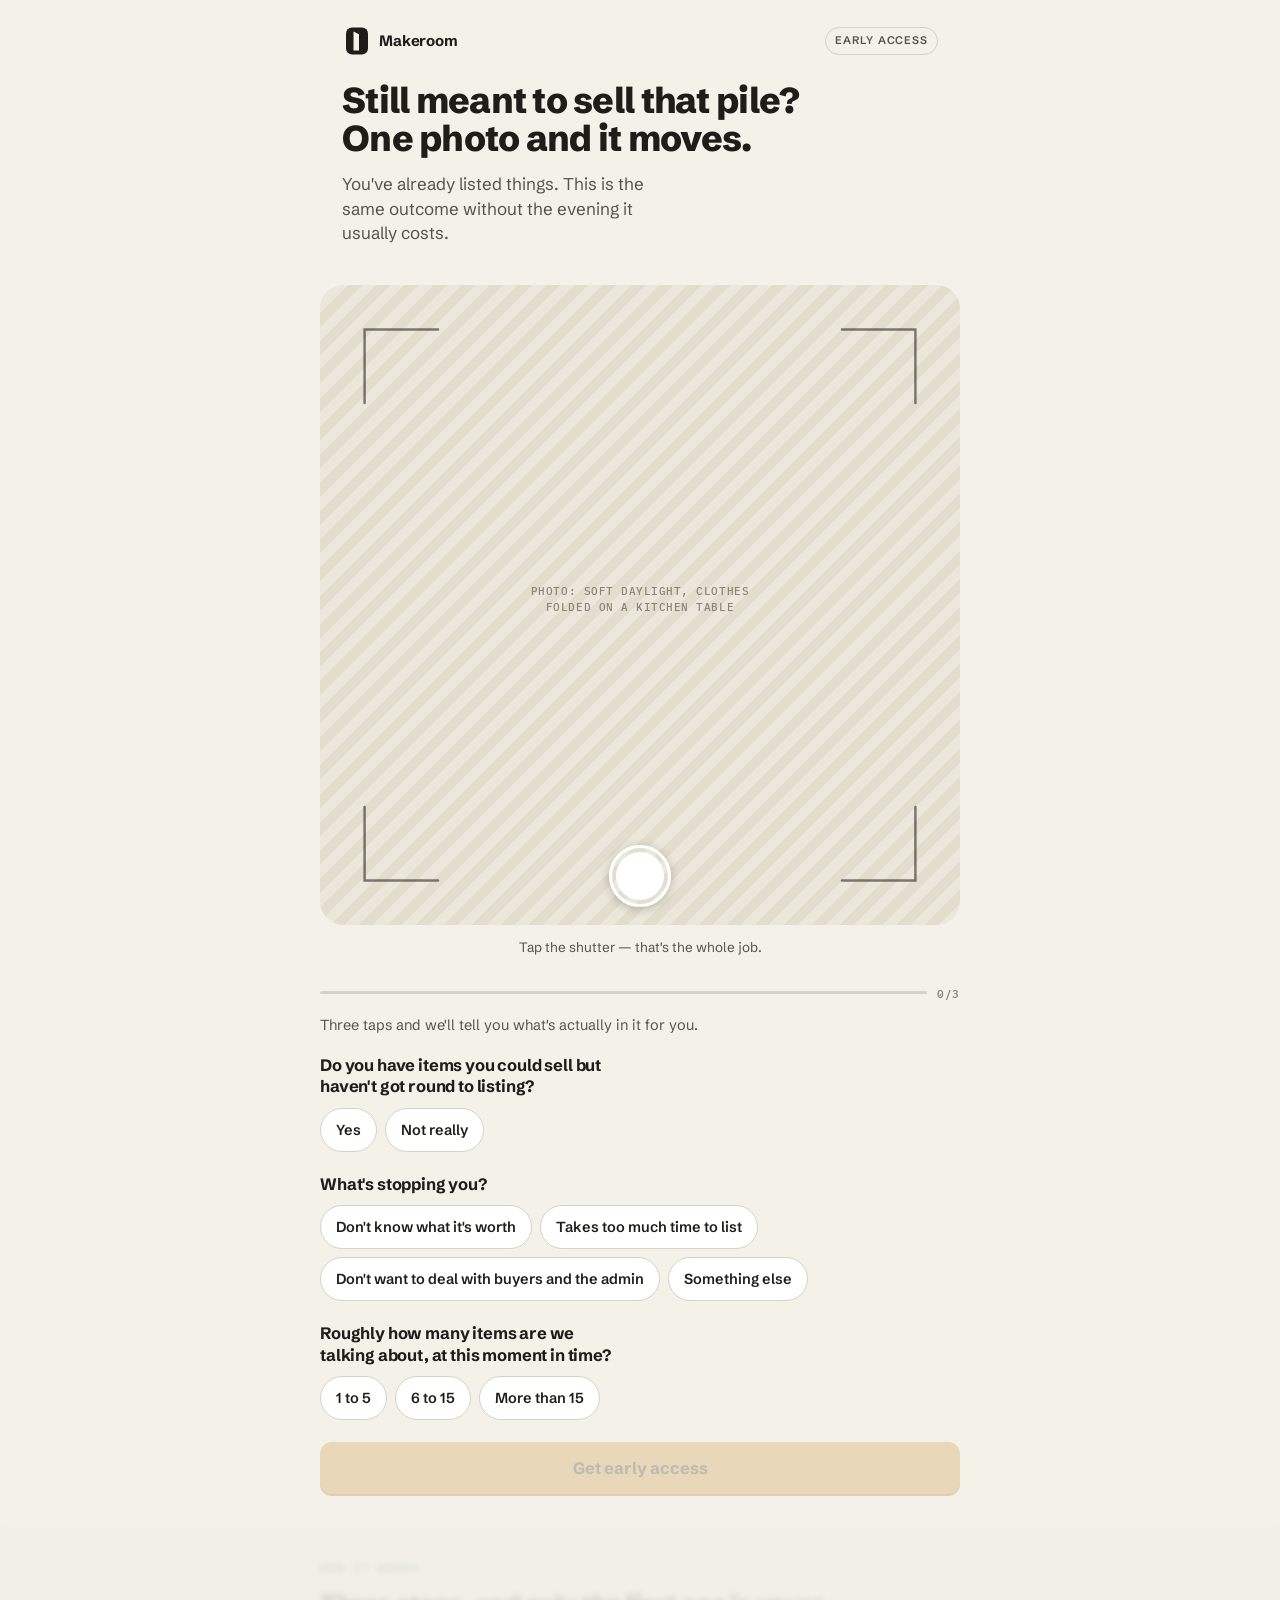
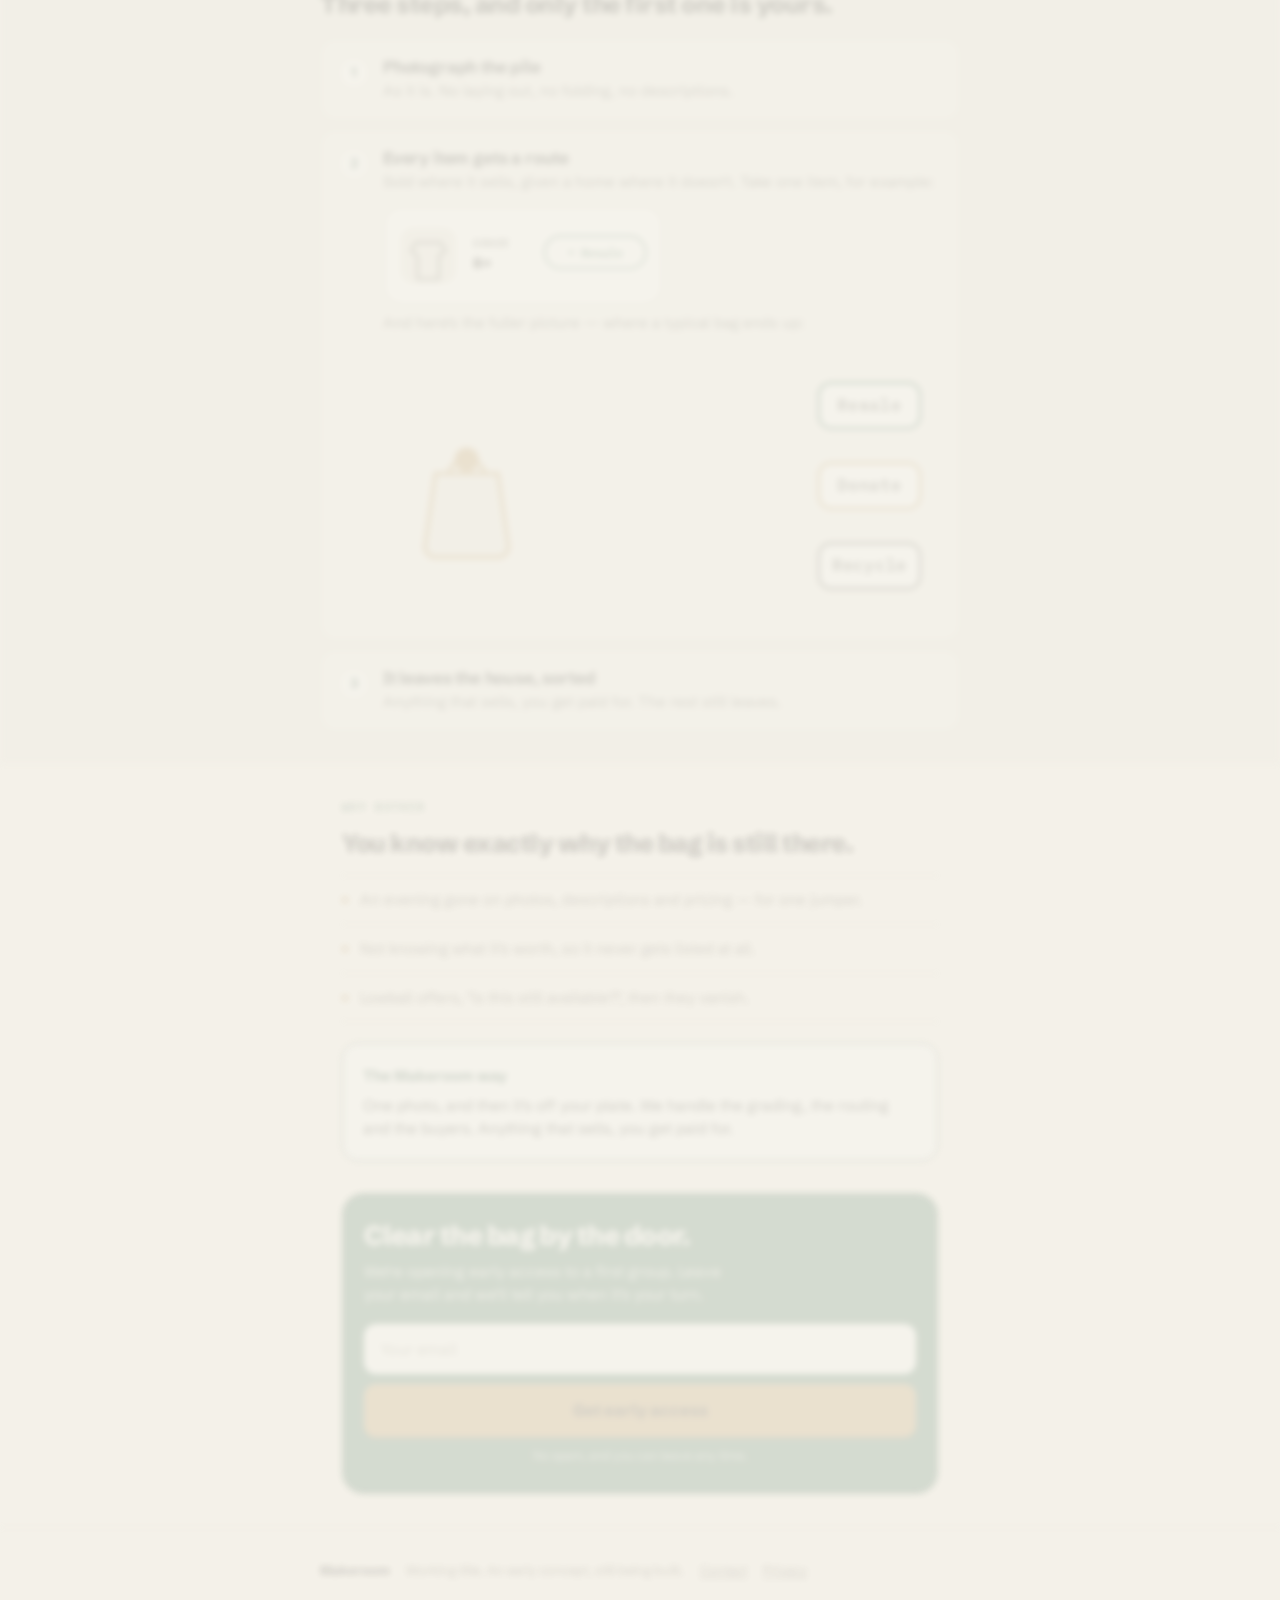
==== commit 15b9b73c: "Rebuild logo as a clean solid mark The stroke-fattening approach still left hollow gaps and stray ar" ====
--- a/index.html
+++ b/index.html
@@ -29,76 +29,9 @@
 
   <div class="topbar">
     <span class="brand">
-      <svg class="logo-mark" viewBox="204 40 232 268" aria-hidden="true">
-        <g transform="translate(0,478) scale(0.1,-0.1)" fill="currentColor" stroke="currentColor" stroke-width="140" stroke-linejoin="round">
-          <path d="M2620 4265 c-47 -6 -94 -15 -105 -19 -11 -4 -31 -12 -45 -16 -14 -4
--34 -11 -45 -15 -11 -3 -22 -7 -25 -8 -40 -13 -210 -204 -210 -236 0 -6 -5
--11 -10 -11 -6 0 -9 -3 -8 -7 1 -5 -6 -40 -15 -80 -15 -64 -17 -154 -17 -846
-l0 -774 25 -76 c13 -41 33 -91 44 -110 38 -67 123 -154 178 -182 21 -11 40
--23 41 -27 2 -5 11 -8 21 -8 9 0 21 -4 26 -8 6 -5 37 -15 70 -23 48 -11 179
--14 660 -14 645 0 630 -1 745 53 51 24 151 96 158 114 2 5 9 5 15 1 7 -3 9 -3
-5 1 -3 4 11 35 33 69 22 34 42 73 46 87 3 14 9 30 13 35 4 6 11 26 15 45 12
-50 17 1610 6 1610 -5 0 -8 20 -8 44 2 34 -1 42 -12 38 -10 -4 -13 -1 -9 10 4
-9 2 20 -2 24 -5 5 -11 18 -12 29 -4 24 -75 121 -123 168 -19 18 -50 42 -70 53
--19 10 -35 22 -35 26 0 5 -7 8 -15 8 -8 0 -23 4 -33 9 -31 16 -88 31 -116 31
--15 0 -25 3 -23 8 8 12 -1067 9 -1163 -3z m1225 -35 c4 -6 15 -10 25 -10 31 0
-132 -58 180 -103 53 -49 120 -138 120 -159 0 -8 4 -18 8 -24 5 -5 15 -29 23
--54 12 -37 14 -182 14 -855 l0 -810 -24 -60 c-29 -72 -99 -169 -153 -210 -21
--16 -45 -36 -53 -42 -7 -7 -17 -13 -22 -13 -4 0 -19 -6 -33 -13 -78 -41 -103
--42 -730 -42 -629 0 -640 1 -745 43 -135 54 -249 203 -285 372 -13 63 -9 1536
-5 1603 20 99 137 270 213 310 150 80 105 75 819 76 392 0 635 -3 638 -9z"/>
-          <path d="M2560 4080 c0 -5 -6 -10 -14 -10 -25 0 -96 -43 -129 -80 -50 -53 -66
--82 -88 -152 -18 -60 -19 -102 -19 -805 0 -701 1 -745 19 -802 36 -114 118
--197 236 -238 l30 -10 -2 836 c-1 460 -3 841 -4 846 -1 6 -6 -8 -12 -30 -7
--26 -13 -320 -16 -826 l-6 -787 -45 24 c-25 13 -41 24 -36 24 5 0 -6 10 -25
-23 -18 12 -40 36 -49 52 -8 17 -17 32 -20 35 -16 16 -32 61 -30 86 1 16 1 31
-0 34 -1 3 -4 284 -6 624 -3 341 -6 622 -9 624 -2 3 -2 23 0 46 3 22 7 84 9
-137 4 74 11 109 30 153 25 56 92 130 128 142 10 3 18 10 18 16 0 5 6 8 12 6 7
--3 23 1 35 7 17 9 180 12 621 13 581 0 598 -1 647 -21 28 -11 57 -28 66 -36 9
--9 29 -25 44 -36 27 -19 75 -102 75 -130 0 -8 5 -15 10 -15 7 0 10 -271 10
--794 0 -679 -2 -795 -14 -806 -8 -6 -12 -18 -9 -27 3 -8 2 -18 -4 -22 -5 -3
--19 -23 -32 -44 -24 -39 -92 -92 -132 -102 l-24 -6 -1 843 c-1 798 -5 928 -25
-928 -5 0 -9 6 -9 13 0 20 -67 86 -111 109 -36 19 -50 20 -127 14 -48 -4 -98
--9 -112 -12 -14 -2 -45 -7 -70 -10 -25 -3 -49 -10 -54 -15 -6 -5 -31 -9 -57
--9 -26 0 -51 -4 -54 -10 -3 -5 -24 -10 -45 -10 -21 0 -42 -4 -45 -10 -3 -5
--22 -10 -41 -10 -20 0 -74 -7 -122 -15 -48 -9 -116 -21 -152 -27 -36 -6 -84
--19 -107 -29 -44 -20 -93 -74 -93 -102 0 -25 15 -21 28 7 26 57 91 87 232 106
-36 5 90 14 120 20 97 19 154 29 215 38 33 5 97 17 142 26 228 47 304 48 365 5
-33 -24 72 -81 82 -122 4 -16 7 -422 7 -903 -1 -764 1 -874 14 -874 8 0 15 5
-15 10 0 6 7 10 15 10 23 0 87 39 128 78 52 50 85 107 98 173 13 66 12 1423 -1
-1542 -9 79 -32 132 -78 185 -22 26 -88 72 -102 72 -6 0 -10 5 -10 10 0 6 -9
-10 -19 10 -11 0 -23 5 -26 10 -4 6 -227 10 -636 10 -413 0 -629 -3 -629 -10z"/>
-          <path d="M3540 3759 c-30 -4 -82 -12 -115 -18 -33 -7 -86 -16 -117 -22 -32 -5
--86 -14 -120 -20 -35 -5 -89 -13 -120 -15 -66 -7 -76 -20 -20 -30 20 -3 64
--16 97 -29 33 -13 83 -31 110 -40 124 -41 174 -75 214 -148 21 -37 21 -48 21
--585 l0 -547 -38 -49 c-38 -50 -83 -84 -114 -85 -10 -1 -18 -5 -18 -11 0 -5
--11 -10 -23 -10 -13 0 -27 -3 -30 -6 -8 -8 -119 -54 -130 -54 -4 0 -30 -11
--59 -25 -28 -14 -60 -25 -70 -25 -10 0 -18 -4 -18 -8 0 -5 -25 -15 -55 -22
--30 -7 -55 -18 -55 -24 0 -8 109 -10 375 -8 343 2 375 4 384 20 12 23 14 1694
-1 1726 -13 35 -36 43 -100 35z m71 -41 c0 -7 1 -394 2 -860 l2 -847 -293 -3
-c-289 -3 -377 2 -274 16 28 4 52 11 52 16 0 6 6 10 13 10 8 0 27 6 43 14 76
-37 130 61 139 62 12 1 58 20 98 40 16 8 34 11 40 7 7 -3 9 -3 5 1 -3 4 11 31
-33 59 31 41 39 61 40 97 1 25 3 56 5 70 1 14 3 187 4 385 1 358 -6 612 -17
-650 -9 33 -83 115 -109 121 -13 3 -24 10 -24 14 0 8 -55 24 -77 23 -7 0 -13 3
--13 8 0 5 -11 9 -25 9 -14 0 -25 4 -25 9 0 5 -12 11 -27 13 -16 2 -27 8 -26
-14 1 7 -6 10 -17 7 -11 -3 -20 -1 -20 5 0 6 21 13 48 17 26 3 67 9 92 14 25 6
-73 12 108 16 35 3 73 10 85 15 35 14 137 12 138 -2z"/>
-          <path d="M2745 3583 c-13 -12 -15 -114 -15 -754 0 -491 3 -739 10 -739 10 0
-87 32 122 51 10 5 24 9 31 9 12 0 80 29 119 50 10 6 23 10 29 10 11 0 24 5
-121 49 26 11 57 21 68 21 11 0 20 4 20 9 0 5 16 12 35 15 19 4 39 15 45 26 16
-29 13 1040 -3 1061 -12 15 -140 69 -165 69 -12 0 -23 5 -69 28 -13 7 -31 12
--42 12 -11 0 -21 4 -23 8 -1 4 -43 21 -93 36 -49 16 -99 32 -110 36 -42 17
--66 18 -80 3z m90 -33 c32 -11 66 -20 77 -20 10 0 18 -4 18 -10 0 -5 7 -10 15
--10 15 0 24 -3 70 -27 12 -6 36 -14 55 -18 19 -4 40 -11 45 -15 6 -4 31 -13
-58 -21 26 -7 47 -17 47 -21 0 -4 12 -8 26 -8 16 0 37 -11 51 -26 l24 -26 -3
--493 c-3 -458 -4 -494 -21 -513 -10 -11 -31 -22 -48 -26 -16 -3 -49 -15 -73
--26 -25 -11 -50 -20 -56 -20 -5 0 -19 -4 -30 -10 -11 -5 -29 -14 -40 -20 -11
--5 -27 -10 -35 -10 -8 0 -15 -4 -15 -10 0 -5 -11 -10 -25 -10 -14 0 -25 -5
--25 -11 0 -6 -9 -9 -19 -6 -12 3 -22 -1 -25 -9 -3 -8 -16 -14 -30 -14 -14 0
--27 -4 -31 -9 -3 -6 -14 -8 -25 -6 -11 2 -20 0 -20 -6 0 -5 -6 -9 -14 -9 -8 0
--17 -6 -19 -12 -3 -7 -6 311 -6 708 -1 617 1 734 14 734 1 0 28 -9 60 -20z"/>
-          <path d="M2381 2284 c0 -11 3 -14 6 -6 3 7 2 16 -1 19 -3 4 -6 -2 -5 -13z"/>
-        </g>
+      <svg class="logo-mark" viewBox="0 0 100 120" aria-hidden="true">
+        <rect x="6" y="6" width="88" height="108" rx="24" fill="currentColor"/>
+        <path d="M36 22 L58 33 L58 98 L36 98 Z" fill="var(--paper)"/>
       </svg>
       Makeroom
     </span>
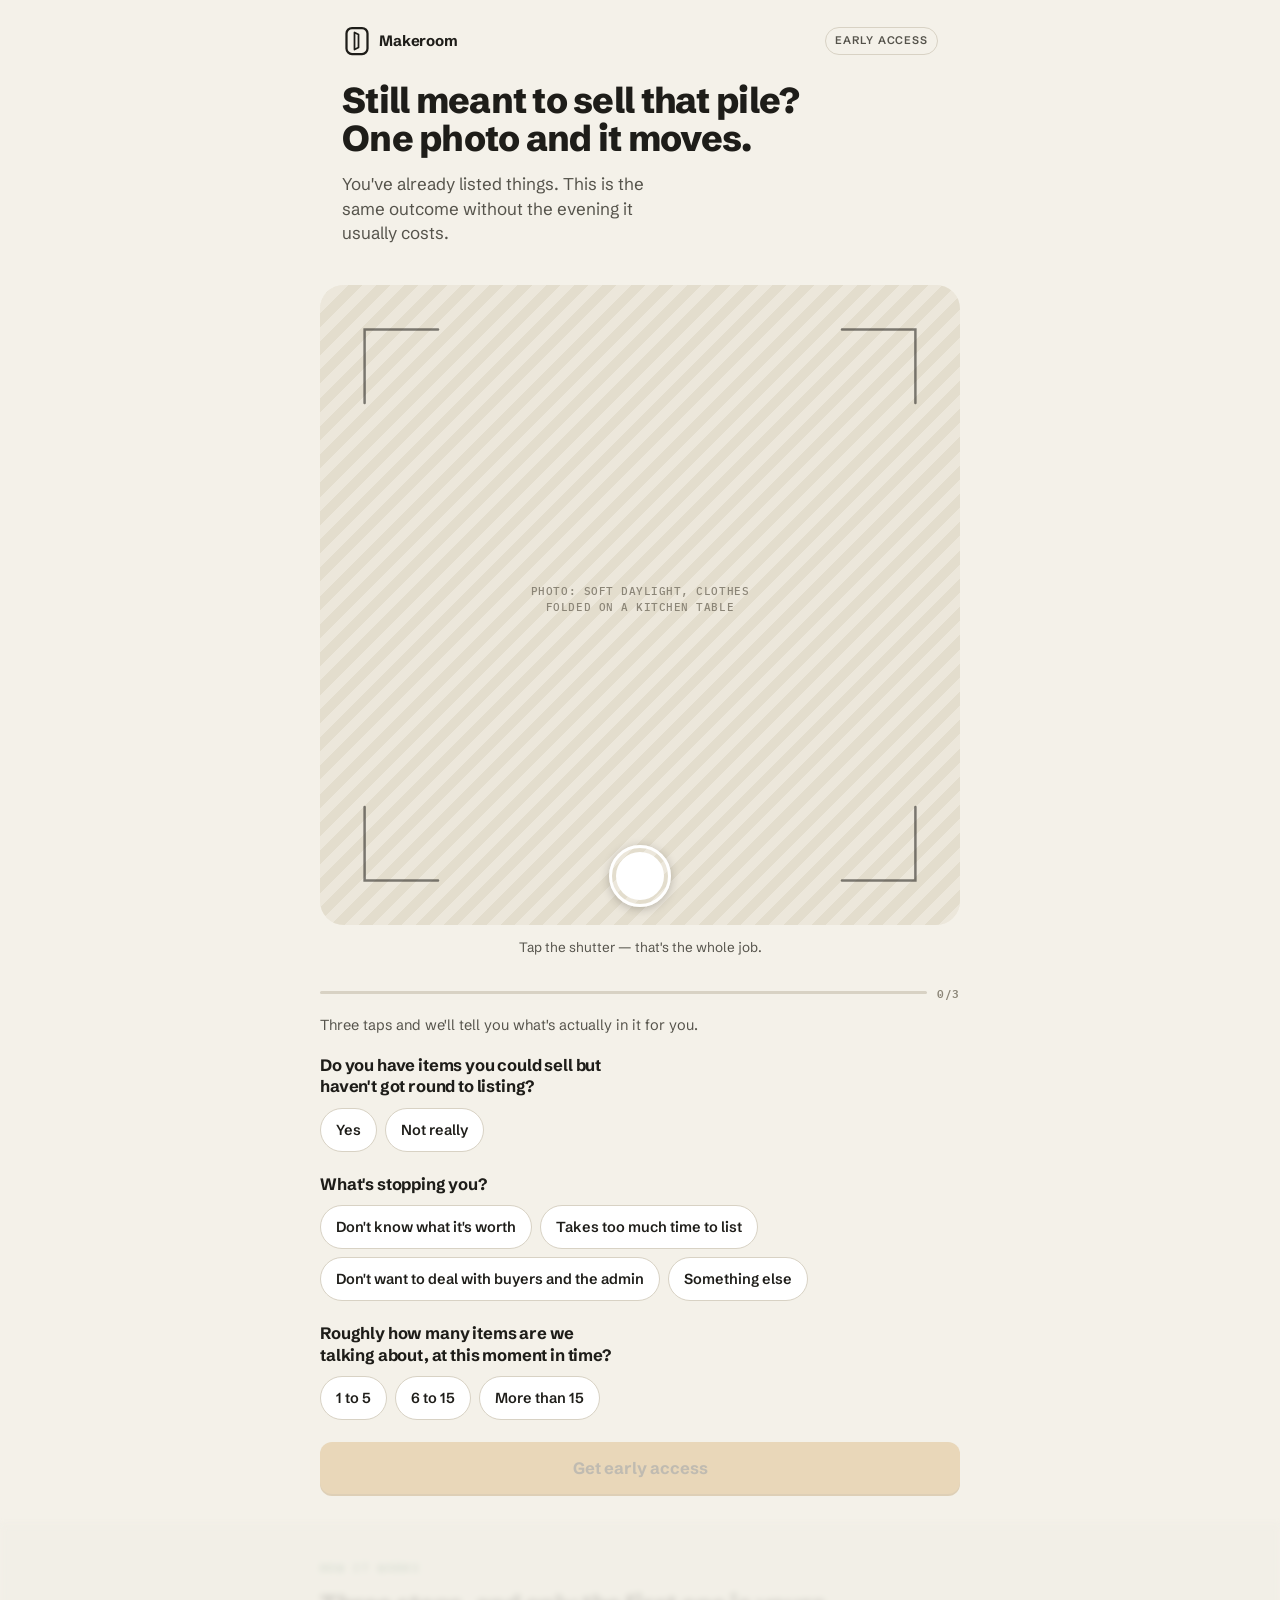
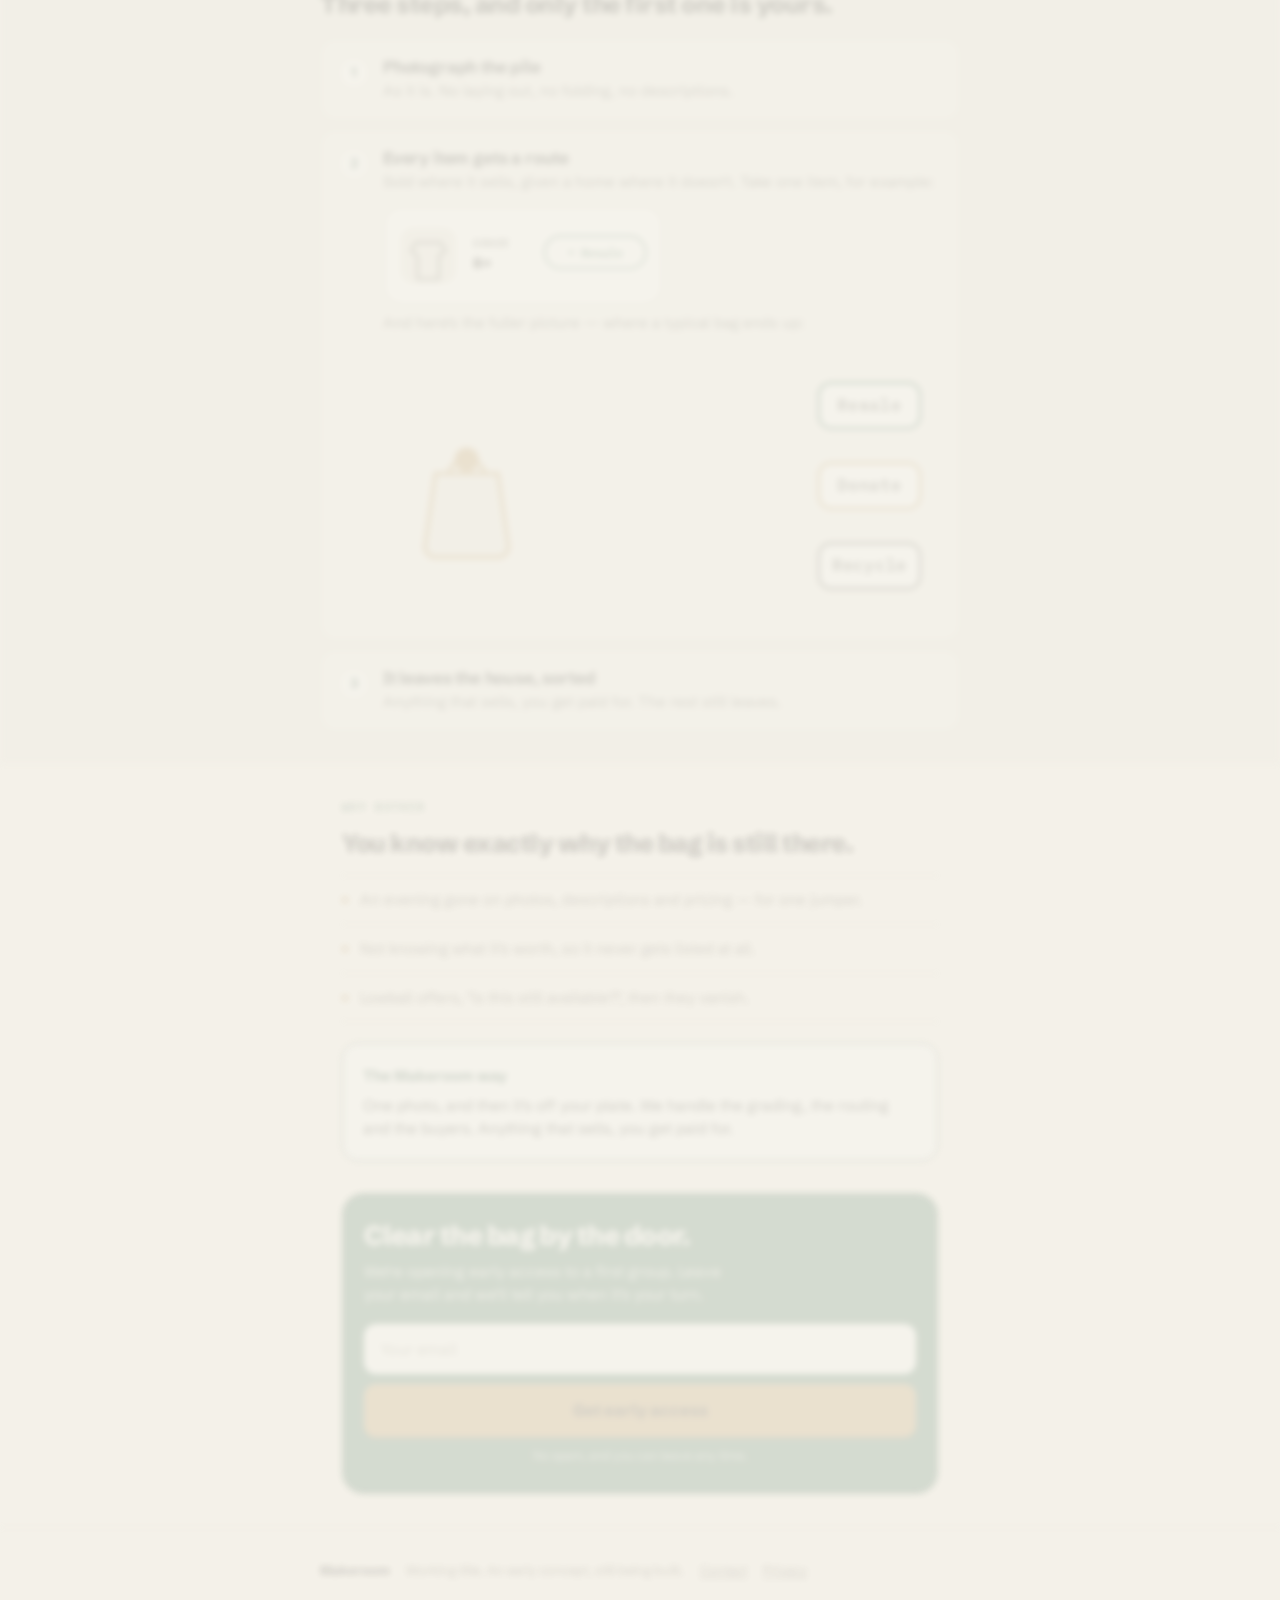
==== commit 2a47f8a5: "Thin the logo mark back down from solid block to line icon Solid fill read as too heavy/blobby. Rebu" ====
--- a/index.html
+++ b/index.html
@@ -30,8 +30,8 @@
   <div class="topbar">
     <span class="brand">
       <svg class="logo-mark" viewBox="0 0 100 120" aria-hidden="true">
-        <rect x="6" y="6" width="88" height="108" rx="24" fill="currentColor"/>
-        <path d="M36 22 L58 33 L58 98 L36 98 Z" fill="var(--paper)"/>
+        <rect x="8" y="8" width="84" height="104" rx="22" fill="none" stroke="currentColor" stroke-width="9"/>
+        <path d="M40 26 L40 94 L56 86 L56 34 Z" fill="none" stroke="currentColor" stroke-width="7" stroke-linejoin="round"/>
       </svg>
       Makeroom
     </span>
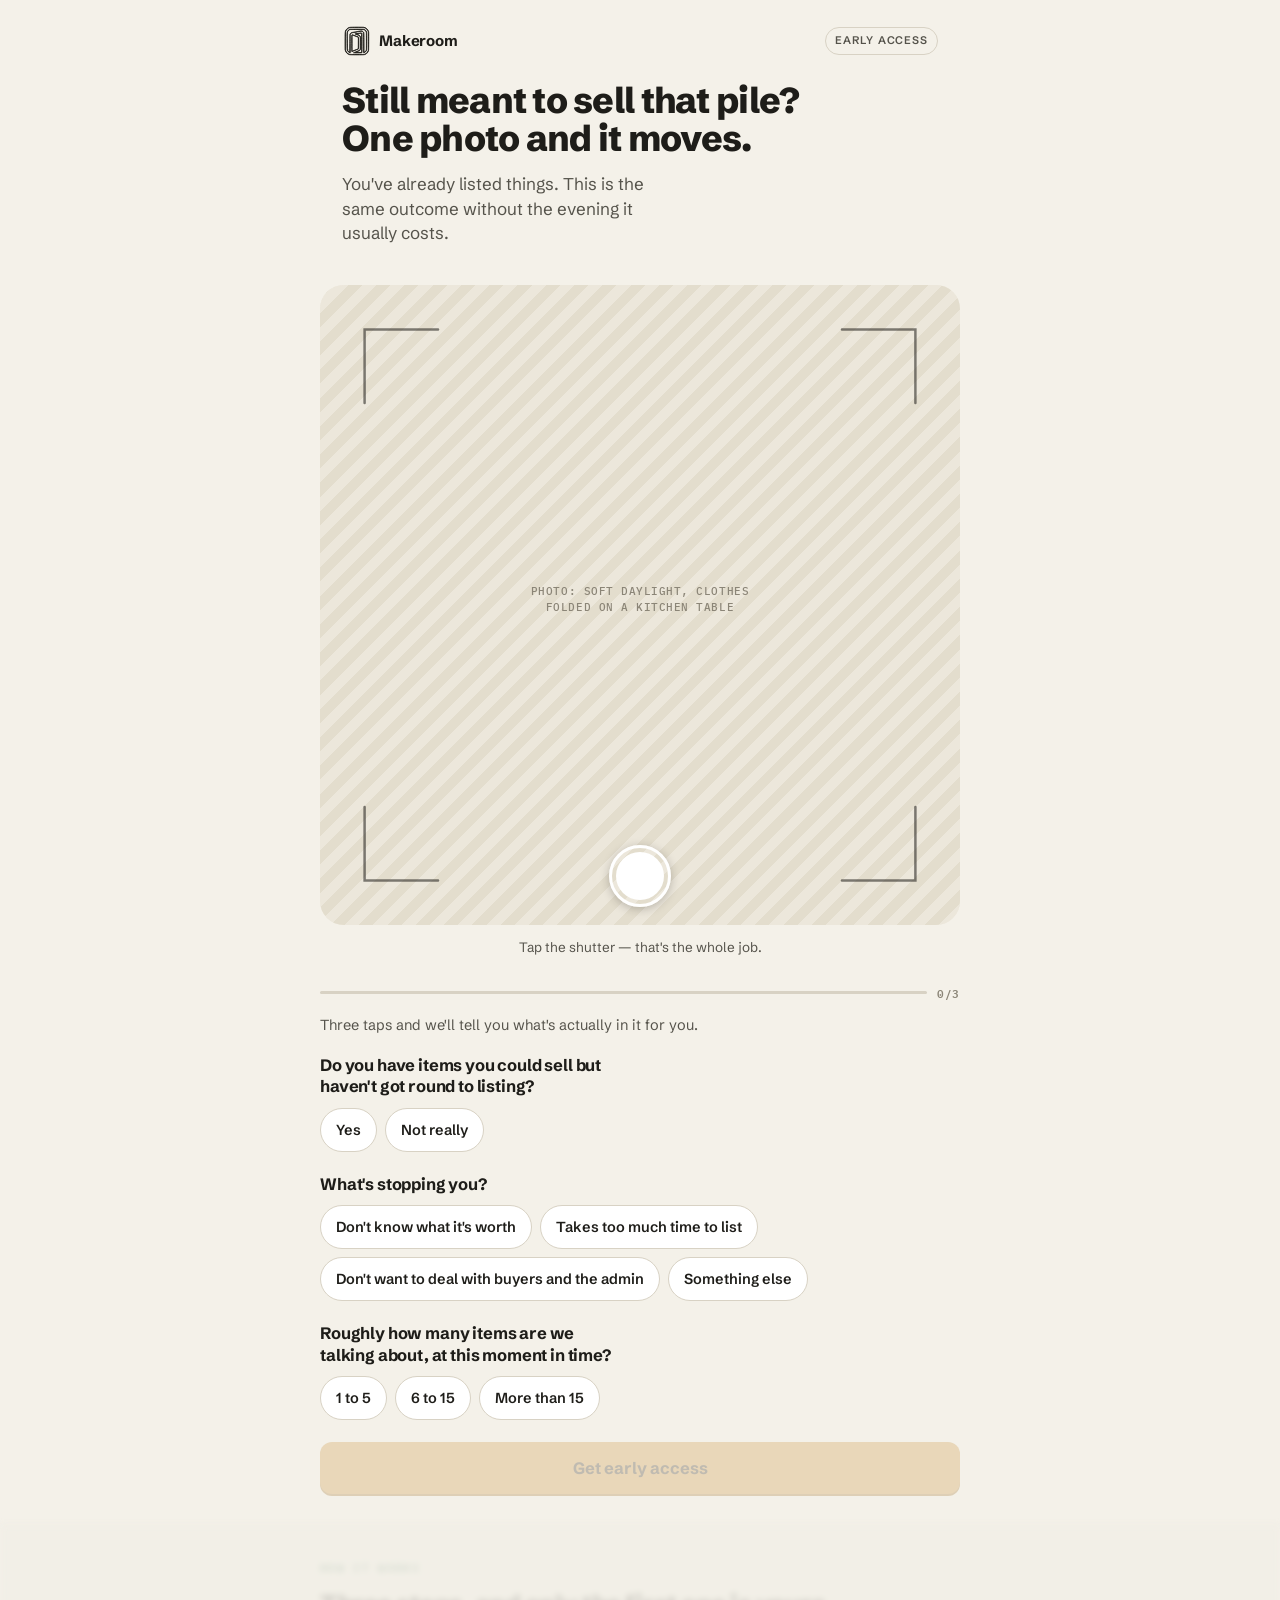
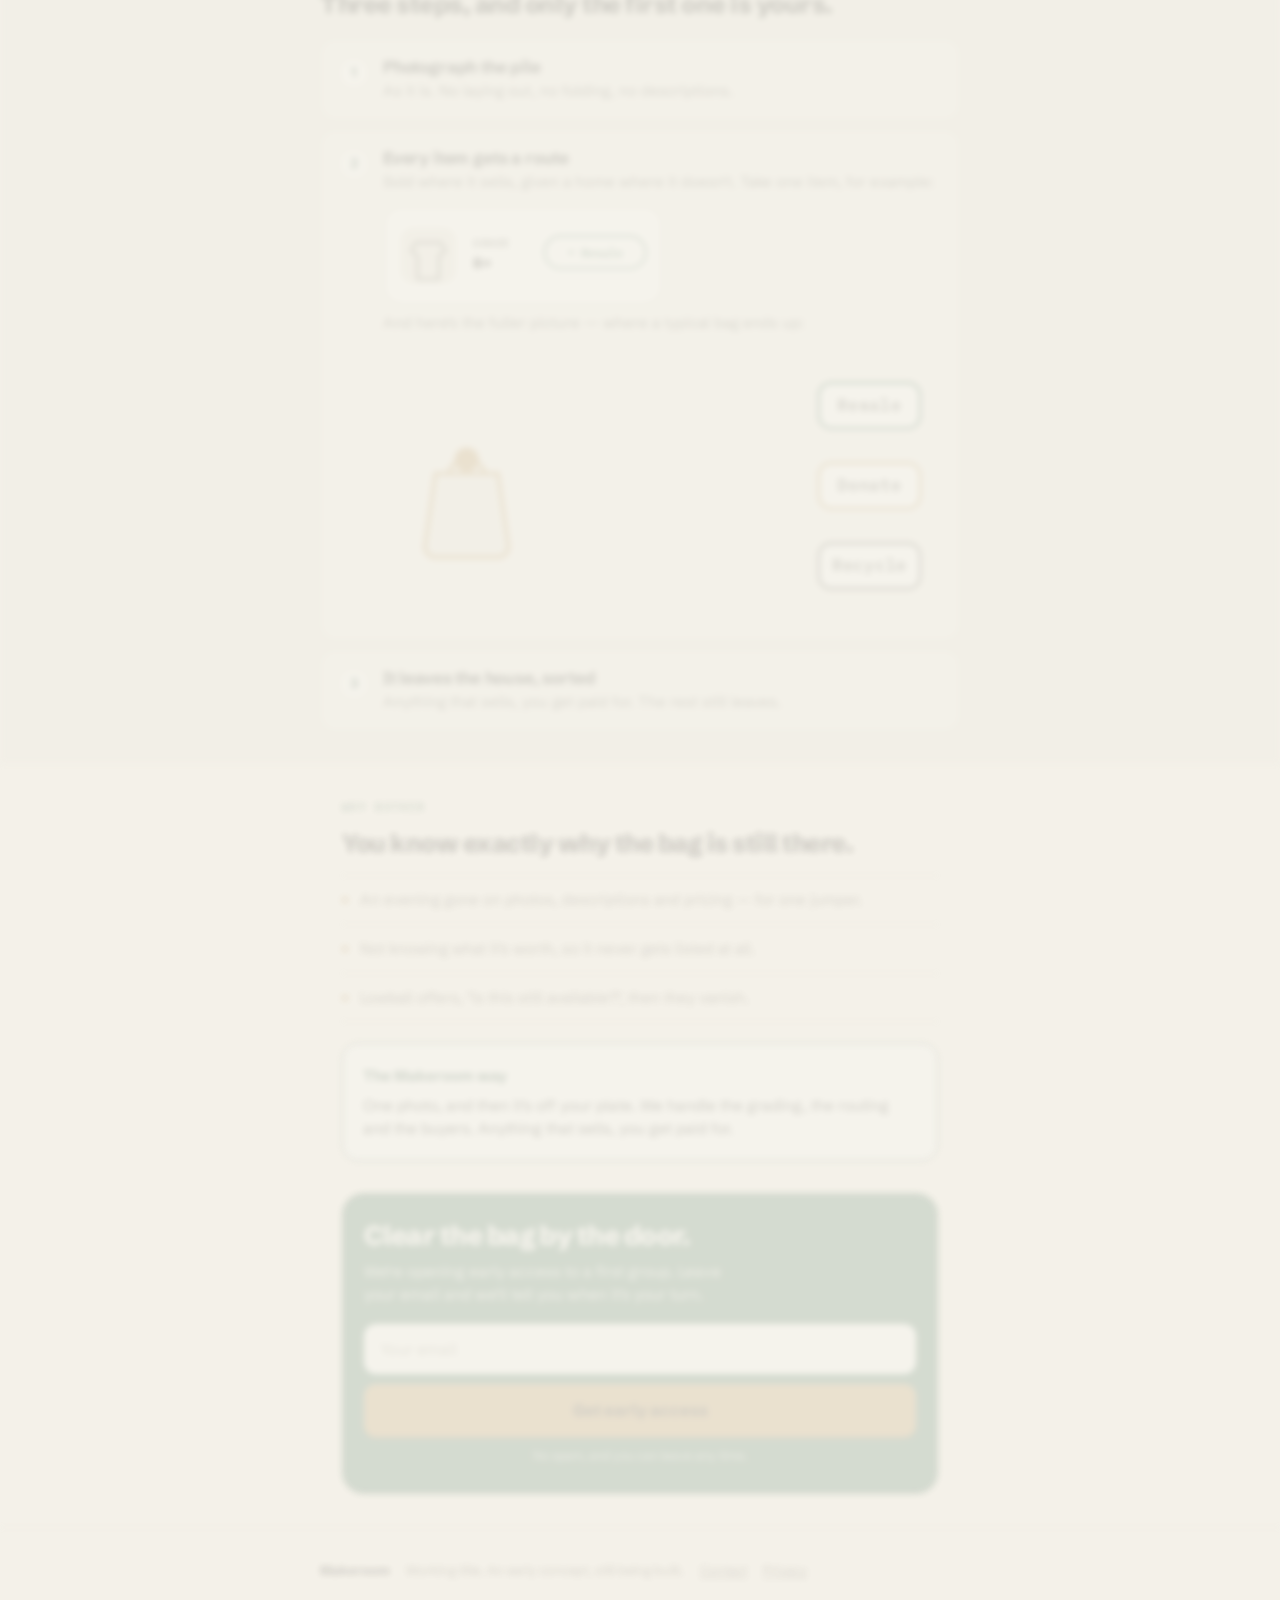
==== commit 3ab0ea08: "Restore the exact traced logo, at a thinner weight The rebuilt rect+door version drifted from the ac" ====
--- a/index.html
+++ b/index.html
@@ -29,9 +29,76 @@
 
   <div class="topbar">
     <span class="brand">
-      <svg class="logo-mark" viewBox="0 0 100 120" aria-hidden="true">
-        <rect x="8" y="8" width="84" height="104" rx="22" fill="none" stroke="currentColor" stroke-width="9"/>
-        <path d="M40 26 L40 94 L56 86 L56 34 Z" fill="none" stroke="currentColor" stroke-width="7" stroke-linejoin="round"/>
+      <svg class="logo-mark" viewBox="204 40 232 268" aria-hidden="true">
+        <g transform="translate(0,478) scale(0.1,-0.1)" fill="currentColor" stroke="currentColor" stroke-width="75" stroke-linejoin="round">
+          <path d="M2620 4265 c-47 -6 -94 -15 -105 -19 -11 -4 -31 -12 -45 -16 -14 -4
+-34 -11 -45 -15 -11 -3 -22 -7 -25 -8 -40 -13 -210 -204 -210 -236 0 -6 -5
+-11 -10 -11 -6 0 -9 -3 -8 -7 1 -5 -6 -40 -15 -80 -15 -64 -17 -154 -17 -846
+l0 -774 25 -76 c13 -41 33 -91 44 -110 38 -67 123 -154 178 -182 21 -11 40
+-23 41 -27 2 -5 11 -8 21 -8 9 0 21 -4 26 -8 6 -5 37 -15 70 -23 48 -11 179
+-14 660 -14 645 0 630 -1 745 53 51 24 151 96 158 114 2 5 9 5 15 1 7 -3 9 -3
+5 1 -3 4 11 35 33 69 22 34 42 73 46 87 3 14 9 30 13 35 4 6 11 26 15 45 12
+50 17 1610 6 1610 -5 0 -8 20 -8 44 2 34 -1 42 -12 38 -10 -4 -13 -1 -9 10 4
+9 2 20 -2 24 -5 5 -11 18 -12 29 -4 24 -75 121 -123 168 -19 18 -50 42 -70 53
+-19 10 -35 22 -35 26 0 5 -7 8 -15 8 -8 0 -23 4 -33 9 -31 16 -88 31 -116 31
+-15 0 -25 3 -23 8 8 12 -1067 9 -1163 -3z m1225 -35 c4 -6 15 -10 25 -10 31 0
+132 -58 180 -103 53 -49 120 -138 120 -159 0 -8 4 -18 8 -24 5 -5 15 -29 23
+-54 12 -37 14 -182 14 -855 l0 -810 -24 -60 c-29 -72 -99 -169 -153 -210 -21
+-16 -45 -36 -53 -42 -7 -7 -17 -13 -22 -13 -4 0 -19 -6 -33 -13 -78 -41 -103
+-42 -730 -42 -629 0 -640 1 -745 43 -135 54 -249 203 -285 372 -13 63 -9 1536
+5 1603 20 99 137 270 213 310 150 80 105 75 819 76 392 0 635 -3 638 -9z"/>
+          <path d="M2560 4080 c0 -5 -6 -10 -14 -10 -25 0 -96 -43 -129 -80 -50 -53 -66
+-82 -88 -152 -18 -60 -19 -102 -19 -805 0 -701 1 -745 19 -802 36 -114 118
+-197 236 -238 l30 -10 -2 836 c-1 460 -3 841 -4 846 -1 6 -6 -8 -12 -30 -7
+-26 -13 -320 -16 -826 l-6 -787 -45 24 c-25 13 -41 24 -36 24 5 0 -6 10 -25
+23 -18 12 -40 36 -49 52 -8 17 -17 32 -20 35 -16 16 -32 61 -30 86 1 16 1 31
+0 34 -1 3 -4 284 -6 624 -3 341 -6 622 -9 624 -2 3 -2 23 0 46 3 22 7 84 9
+137 4 74 11 109 30 153 25 56 92 130 128 142 10 3 18 10 18 16 0 5 6 8 12 6 7
+-3 23 1 35 7 17 9 180 12 621 13 581 0 598 -1 647 -21 28 -11 57 -28 66 -36 9
+-9 29 -25 44 -36 27 -19 75 -102 75 -130 0 -8 5 -15 10 -15 7 0 10 -271 10
+-794 0 -679 -2 -795 -14 -806 -8 -6 -12 -18 -9 -27 3 -8 2 -18 -4 -22 -5 -3
+-19 -23 -32 -44 -24 -39 -92 -92 -132 -102 l-24 -6 -1 843 c-1 798 -5 928 -25
+928 -5 0 -9 6 -9 13 0 20 -67 86 -111 109 -36 19 -50 20 -127 14 -48 -4 -98
+-9 -112 -12 -14 -2 -45 -7 -70 -10 -25 -3 -49 -10 -54 -15 -6 -5 -31 -9 -57
+-9 -26 0 -51 -4 -54 -10 -3 -5 -24 -10 -45 -10 -21 0 -42 -4 -45 -10 -3 -5
+-22 -10 -41 -10 -20 0 -74 -7 -122 -15 -48 -9 -116 -21 -152 -27 -36 -6 -84
+-19 -107 -29 -44 -20 -93 -74 -93 -102 0 -25 15 -21 28 7 26 57 91 87 232 106
+36 5 90 14 120 20 97 19 154 29 215 38 33 5 97 17 142 26 228 47 304 48 365 5
+33 -24 72 -81 82 -122 4 -16 7 -422 7 -903 -1 -764 1 -874 14 -874 8 0 15 5
+15 10 0 6 7 10 15 10 23 0 87 39 128 78 52 50 85 107 98 173 13 66 12 1423 -1
+1542 -9 79 -32 132 -78 185 -22 26 -88 72 -102 72 -6 0 -10 5 -10 10 0 6 -9
+10 -19 10 -11 0 -23 5 -26 10 -4 6 -227 10 -636 10 -413 0 -629 -3 -629 -10z"/>
+          <path d="M3540 3759 c-30 -4 -82 -12 -115 -18 -33 -7 -86 -16 -117 -22 -32 -5
+-86 -14 -120 -20 -35 -5 -89 -13 -120 -15 -66 -7 -76 -20 -20 -30 20 -3 64
+-16 97 -29 33 -13 83 -31 110 -40 124 -41 174 -75 214 -148 21 -37 21 -48 21
+-585 l0 -547 -38 -49 c-38 -50 -83 -84 -114 -85 -10 -1 -18 -5 -18 -11 0 -5
+-11 -10 -23 -10 -13 0 -27 -3 -30 -6 -8 -8 -119 -54 -130 -54 -4 0 -30 -11
+-59 -25 -28 -14 -60 -25 -70 -25 -10 0 -18 -4 -18 -8 0 -5 -25 -15 -55 -22
+-30 -7 -55 -18 -55 -24 0 -8 109 -10 375 -8 343 2 375 4 384 20 12 23 14 1694
+1 1726 -13 35 -36 43 -100 35z m71 -41 c0 -7 1 -394 2 -860 l2 -847 -293 -3
+c-289 -3 -377 2 -274 16 28 4 52 11 52 16 0 6 6 10 13 10 8 0 27 6 43 14 76
+37 130 61 139 62 12 1 58 20 98 40 16 8 34 11 40 7 7 -3 9 -3 5 1 -3 4 11 31
+33 59 31 41 39 61 40 97 1 25 3 56 5 70 1 14 3 187 4 385 1 358 -6 612 -17
+650 -9 33 -83 115 -109 121 -13 3 -24 10 -24 14 0 8 -55 24 -77 23 -7 0 -13 3
+-13 8 0 5 -11 9 -25 9 -14 0 -25 4 -25 9 0 5 -12 11 -27 13 -16 2 -27 8 -26
+14 1 7 -6 10 -17 7 -11 -3 -20 -1 -20 5 0 6 21 13 48 17 26 3 67 9 92 14 25 6
+73 12 108 16 35 3 73 10 85 15 35 14 137 12 138 -2z"/>
+          <path d="M2745 3583 c-13 -12 -15 -114 -15 -754 0 -491 3 -739 10 -739 10 0
+87 32 122 51 10 5 24 9 31 9 12 0 80 29 119 50 10 6 23 10 29 10 11 0 24 5
+121 49 26 11 57 21 68 21 11 0 20 4 20 9 0 5 16 12 35 15 19 4 39 15 45 26 16
+29 13 1040 -3 1061 -12 15 -140 69 -165 69 -12 0 -23 5 -69 28 -13 7 -31 12
+-42 12 -11 0 -21 4 -23 8 -1 4 -43 21 -93 36 -49 16 -99 32 -110 36 -42 17
+-66 18 -80 3z m90 -33 c32 -11 66 -20 77 -20 10 0 18 -4 18 -10 0 -5 7 -10 15
+-10 15 0 24 -3 70 -27 12 -6 36 -14 55 -18 19 -4 40 -11 45 -15 6 -4 31 -13
+58 -21 26 -7 47 -17 47 -21 0 -4 12 -8 26 -8 16 0 37 -11 51 -26 l24 -26 -3
+-493 c-3 -458 -4 -494 -21 -513 -10 -11 -31 -22 -48 -26 -16 -3 -49 -15 -73
+-26 -25 -11 -50 -20 -56 -20 -5 0 -19 -4 -30 -10 -11 -5 -29 -14 -40 -20 -11
+-5 -27 -10 -35 -10 -8 0 -15 -4 -15 -10 0 -5 -11 -10 -25 -10 -14 0 -25 -5
+-25 -11 0 -6 -9 -9 -19 -6 -12 3 -22 -1 -25 -9 -3 -8 -16 -14 -30 -14 -14 0
+-27 -4 -31 -9 -3 -6 -14 -8 -25 -6 -11 2 -20 0 -20 -6 0 -5 -6 -9 -14 -9 -8 0
+-17 -6 -19 -12 -3 -7 -6 311 -6 708 -1 617 1 734 14 734 1 0 28 -9 60 -20z"/>
+          <path d="M2381 2284 c0 -11 3 -14 6 -6 3 7 2 16 -1 19 -3 4 -6 -2 -5 -13z"/>
+        </g>
       </svg>
       Makeroom
     </span>
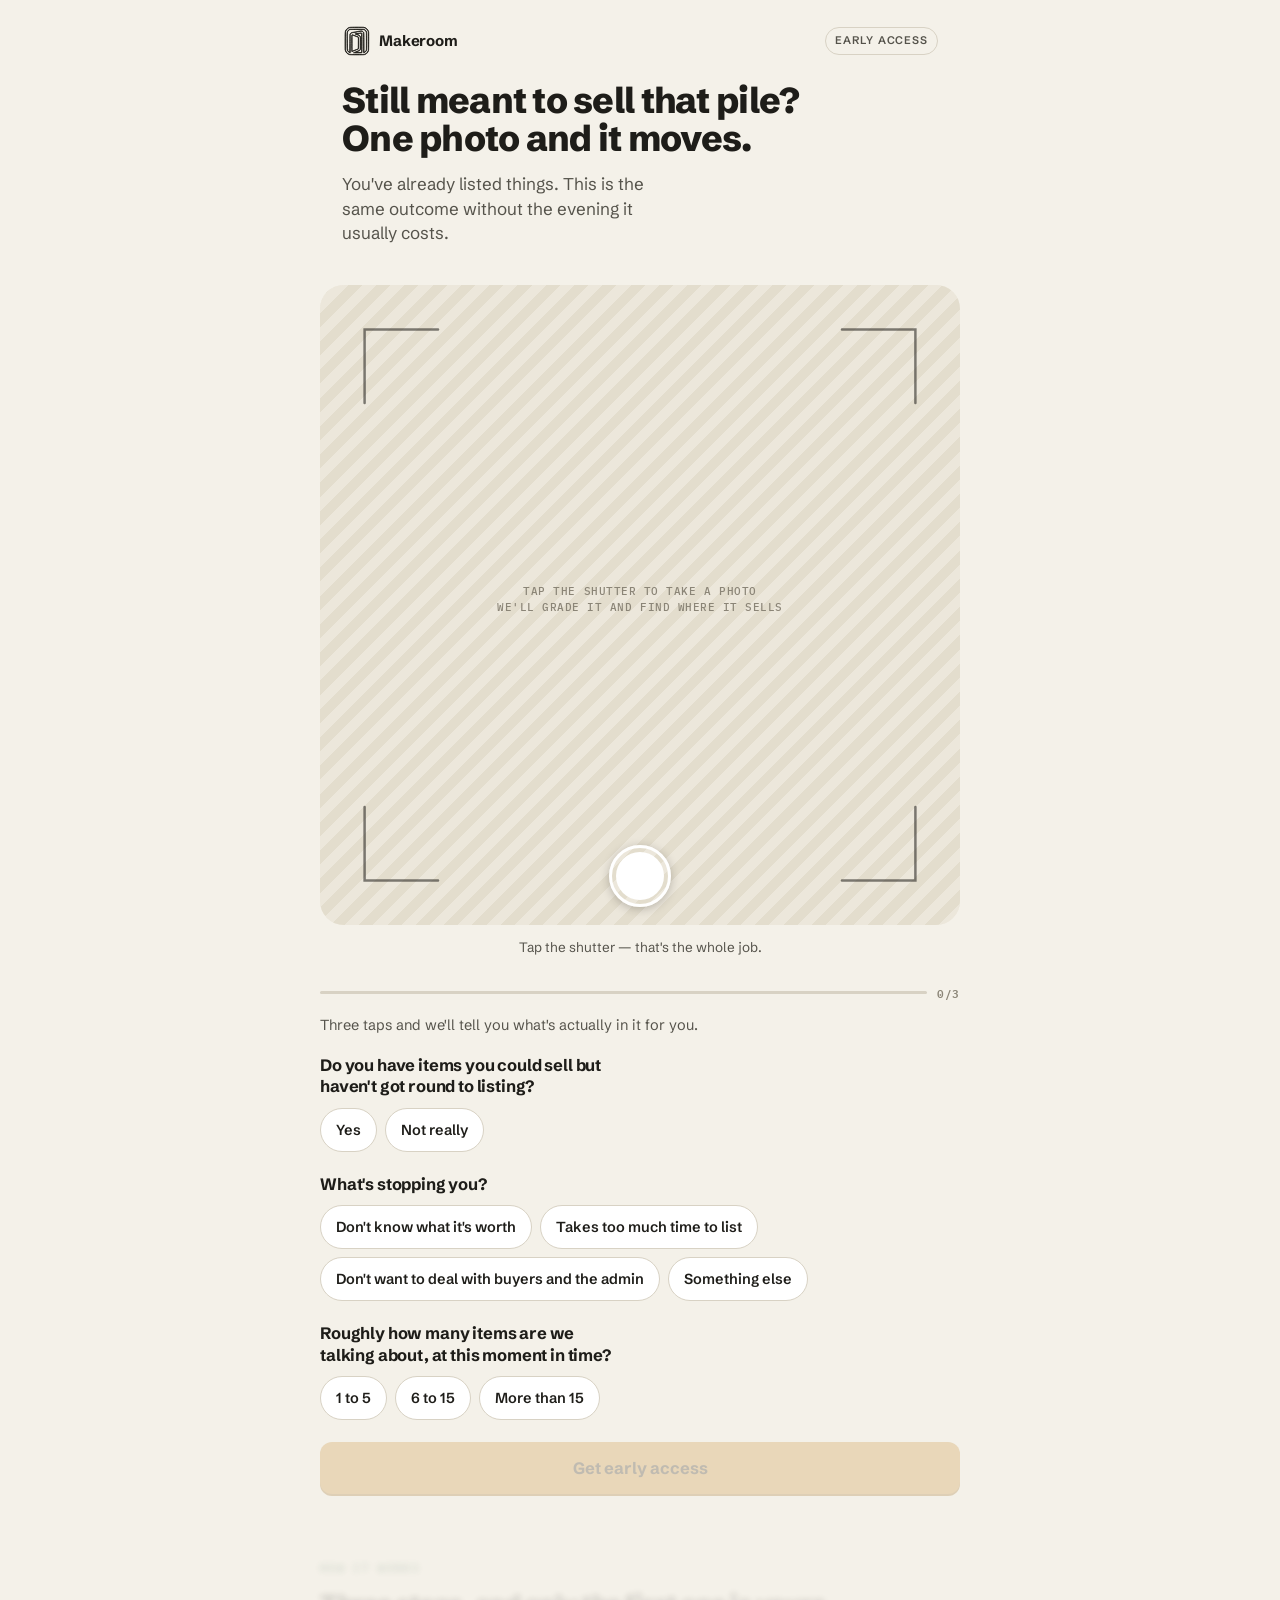
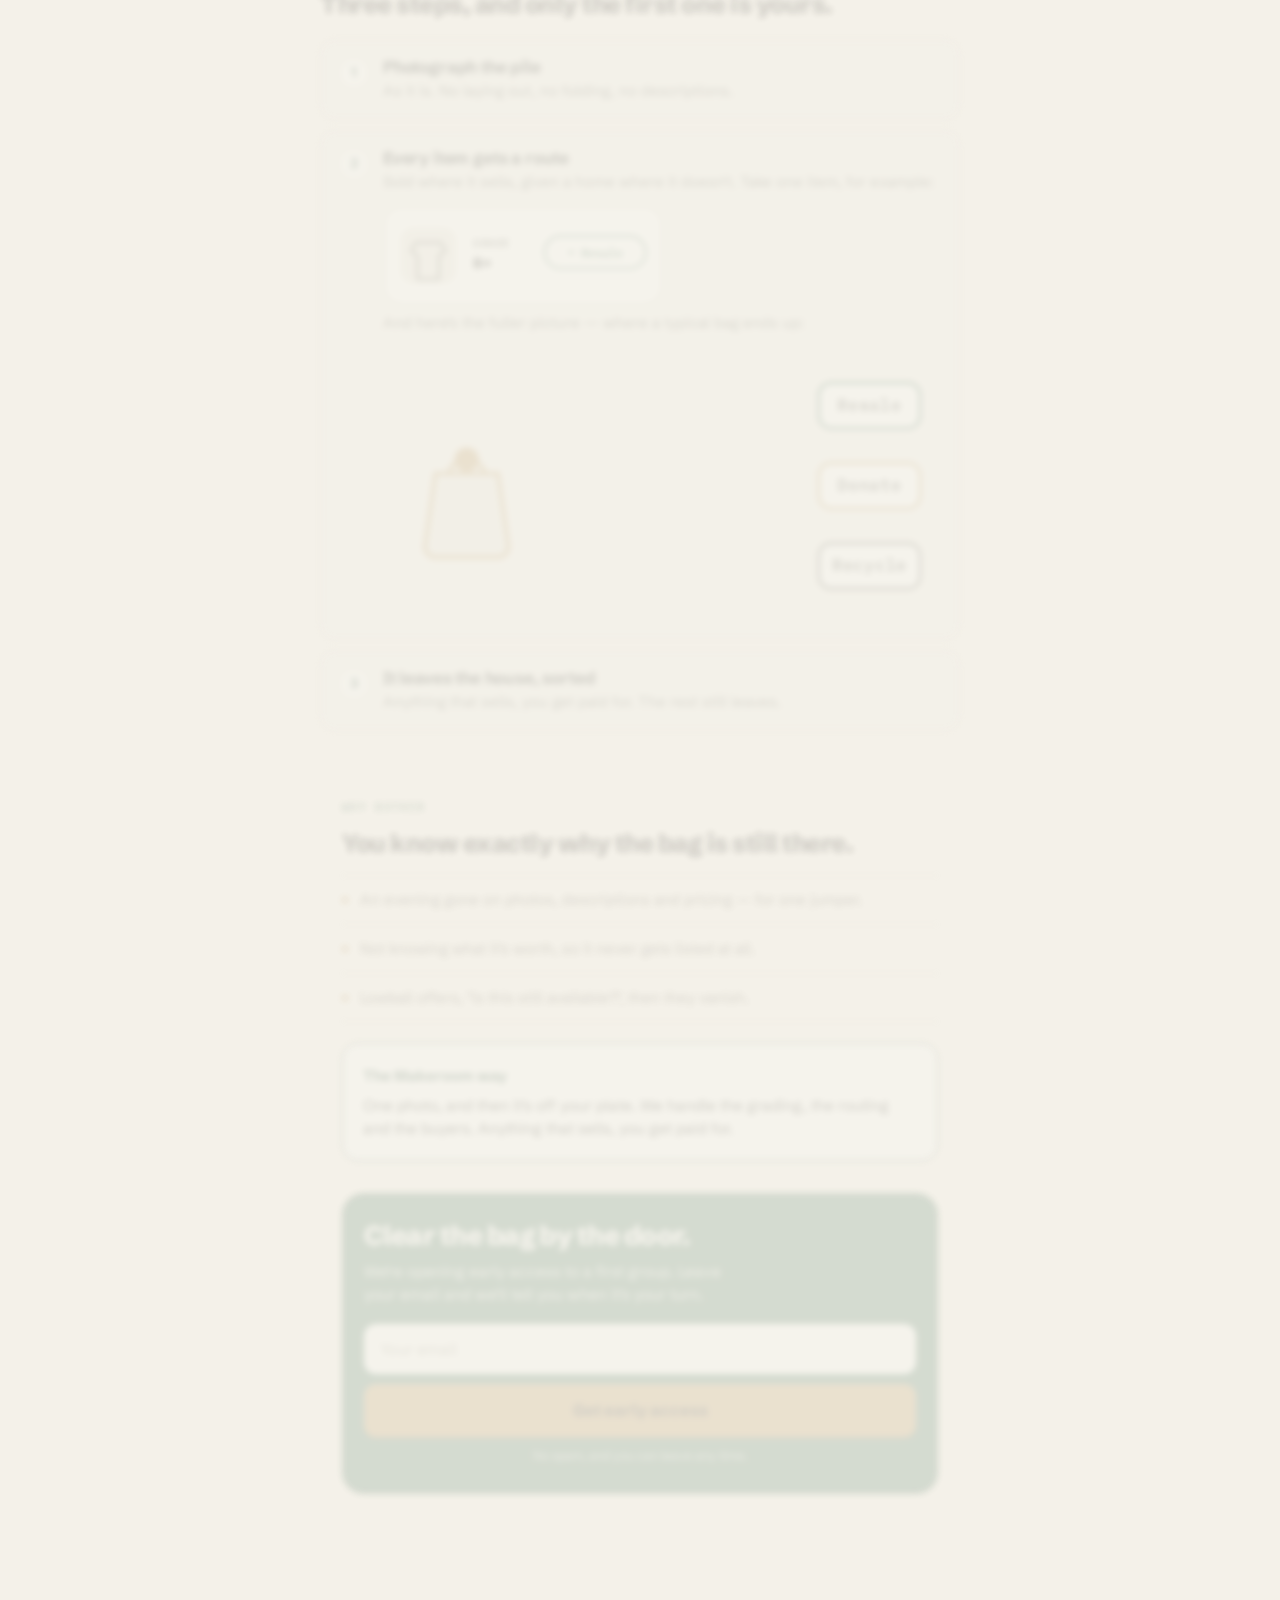
==== commit e376a147: "Replace placeholder caption with a quick how-it-works line "PHOTO: SOFT DAYLIGHT..." read as a photo" ====
--- a/index.html
+++ b/index.html
@@ -123,7 +123,7 @@
     <div class="wrap" style="padding:0">
       <div class="hook-frame" id="hook-frame">
         <div class="stripes" aria-hidden="true"></div>
-        <p class="caption" aria-hidden="true">PHOTO: SOFT DAYLIGHT, CLOTHES<br>FOLDED ON A KITCHEN TABLE</p>
+        <p class="caption" aria-hidden="true">TAP THE SHUTTER TO TAKE A PHOTO<br>WE'LL GRADE IT AND FIND WHERE IT SELLS</p>
 
         <!-- Viewfinder corner brackets — reads as a camera viewfinder,
              not a re-drawn OS/app chrome. Same hand-drawn inline-SVG
--- a/style.css
+++ b/style.css
@@ -115,6 +115,14 @@
   position: absolute;
   inset: 0;
   background: repeating-linear-gradient(135deg, #e3ddcd 0 10px, #ece7db 10px 20px);
+}
+/* The example photo only appears once the shutter fires, same moment
+   the flash/scan plays — as if that tap actually took the shot. */
+.hook-frame.scanning .stripes,
+.hook-frame.revealed .stripes {
+  background:
+    linear-gradient(180deg, rgba(30,29,25,.5), rgba(30,29,25,.25)),
+    url('jumper.png') center 42%/cover no-repeat;
 }
 .hook-frame .caption {
   position: absolute;
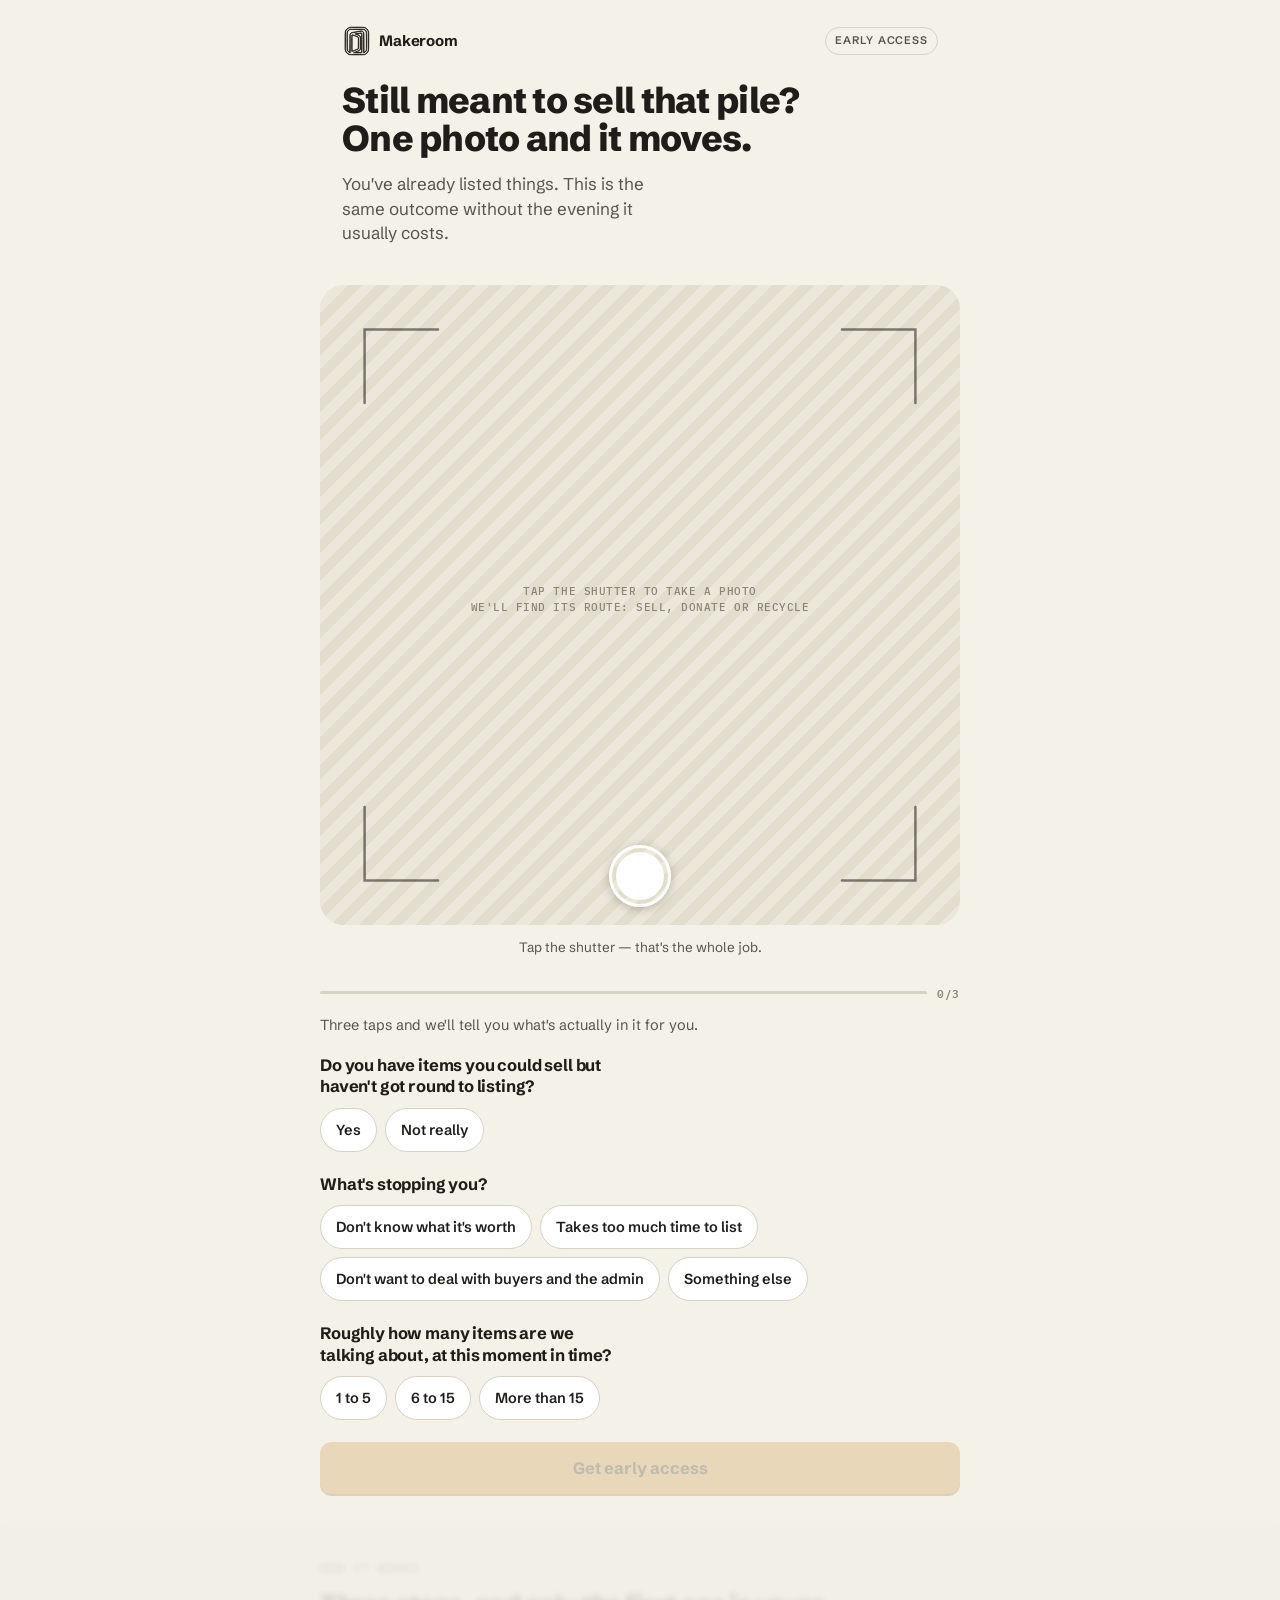
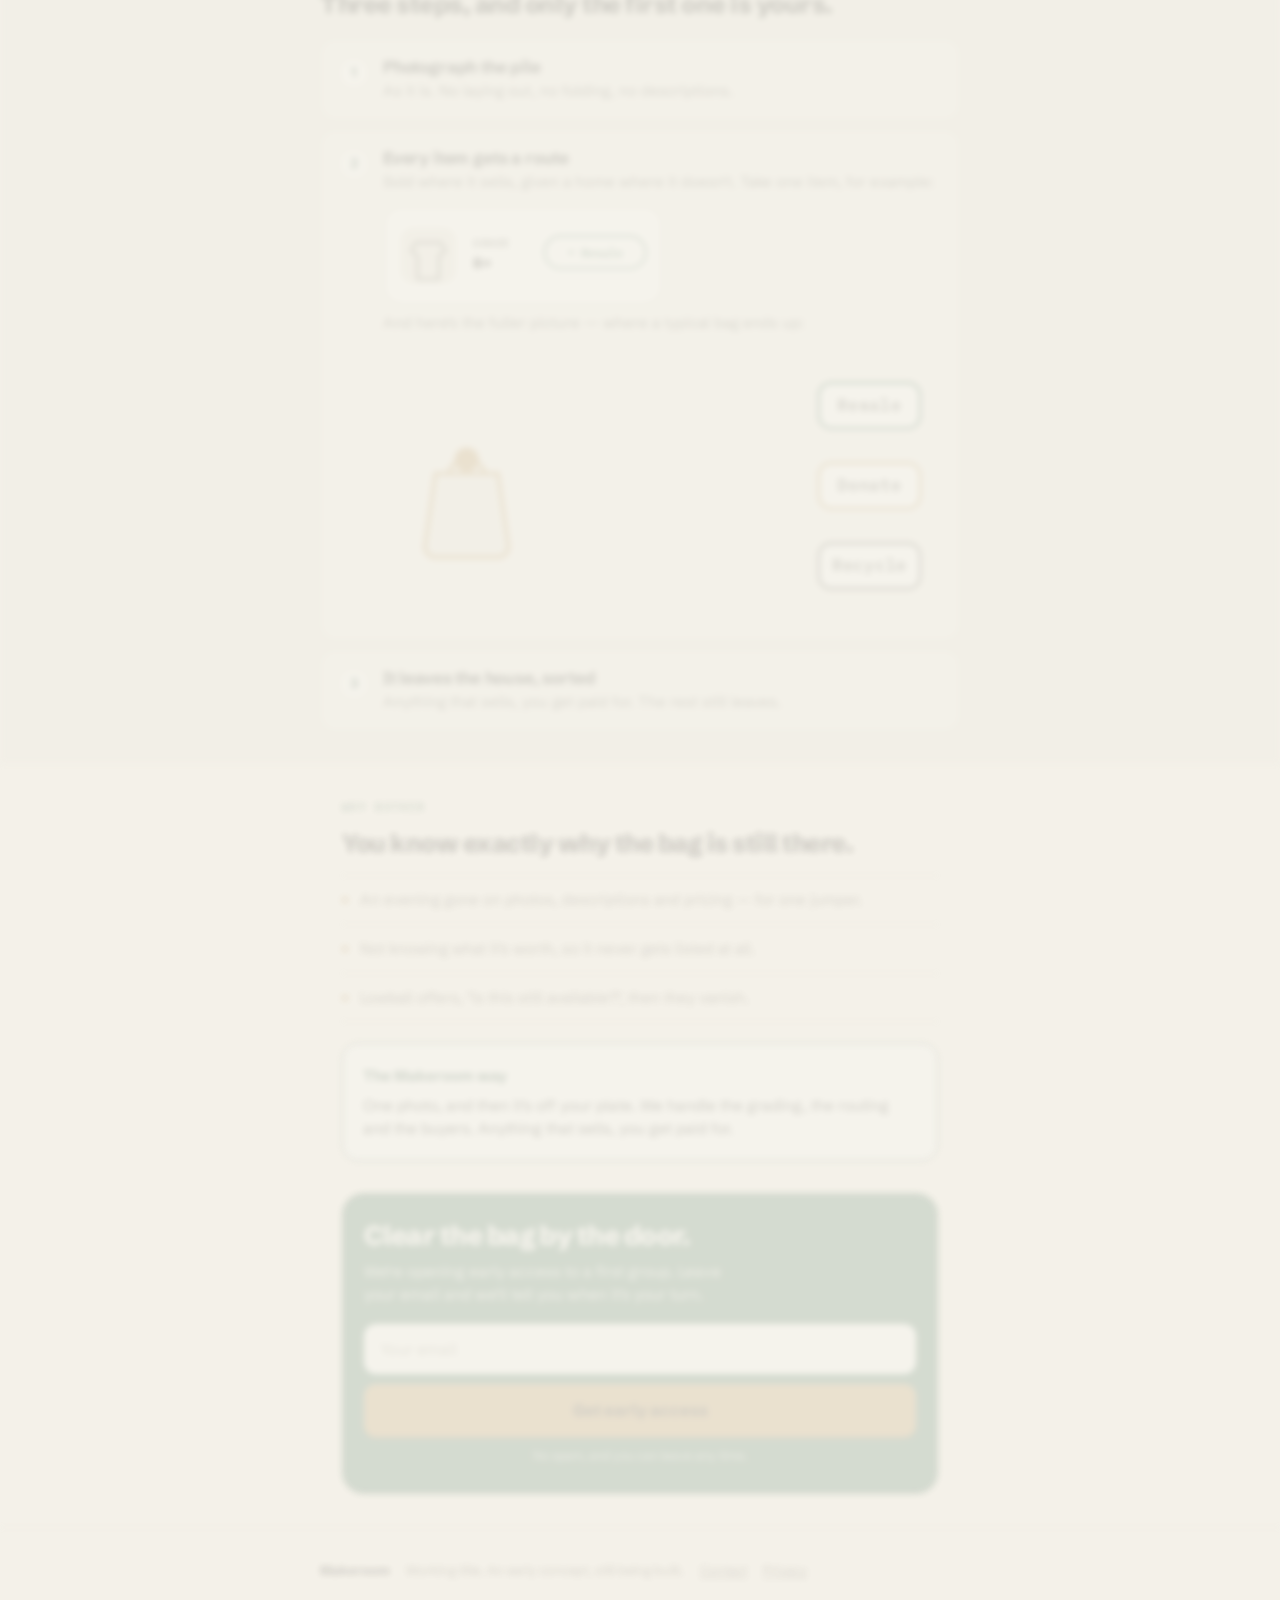
==== commit fd7eb3c9: "Mention all three routes in the camera-hook caption "Find where it sells" only named one outcome; th" ====
--- a/index.html
+++ b/index.html
@@ -123,7 +123,7 @@
     <div class="wrap" style="padding:0">
       <div class="hook-frame" id="hook-frame">
         <div class="stripes" aria-hidden="true"></div>
-        <p class="caption" aria-hidden="true">TAP THE SHUTTER TO TAKE A PHOTO<br>WE'LL GRADE IT AND FIND WHERE IT SELLS</p>
+        <p class="caption" aria-hidden="true">TAP THE SHUTTER TO TAKE A PHOTO<br>WE'LL FIND ITS ROUTE: SELL, DONATE OR RECYCLE</p>
 
         <!-- Viewfinder corner brackets — reads as a camera viewfinder,
              not a re-drawn OS/app chrome. Same hand-drawn inline-SVG
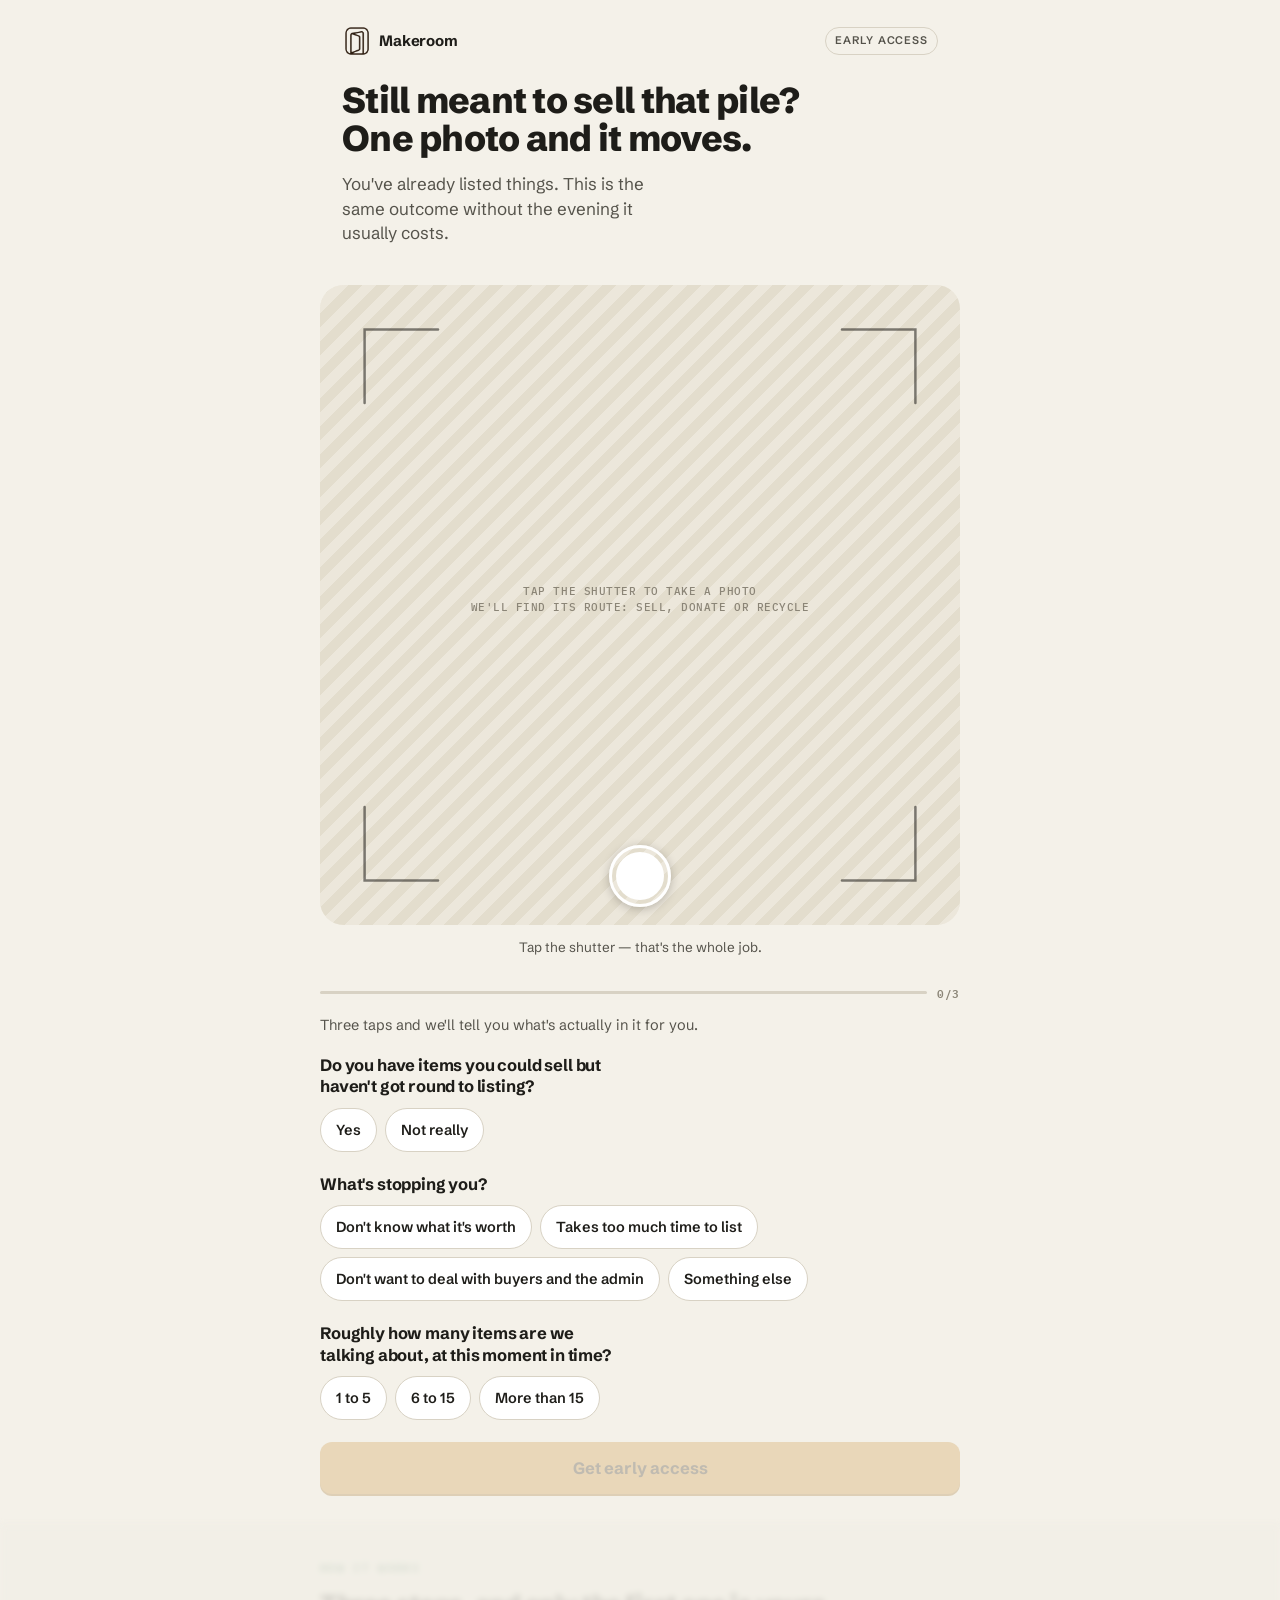
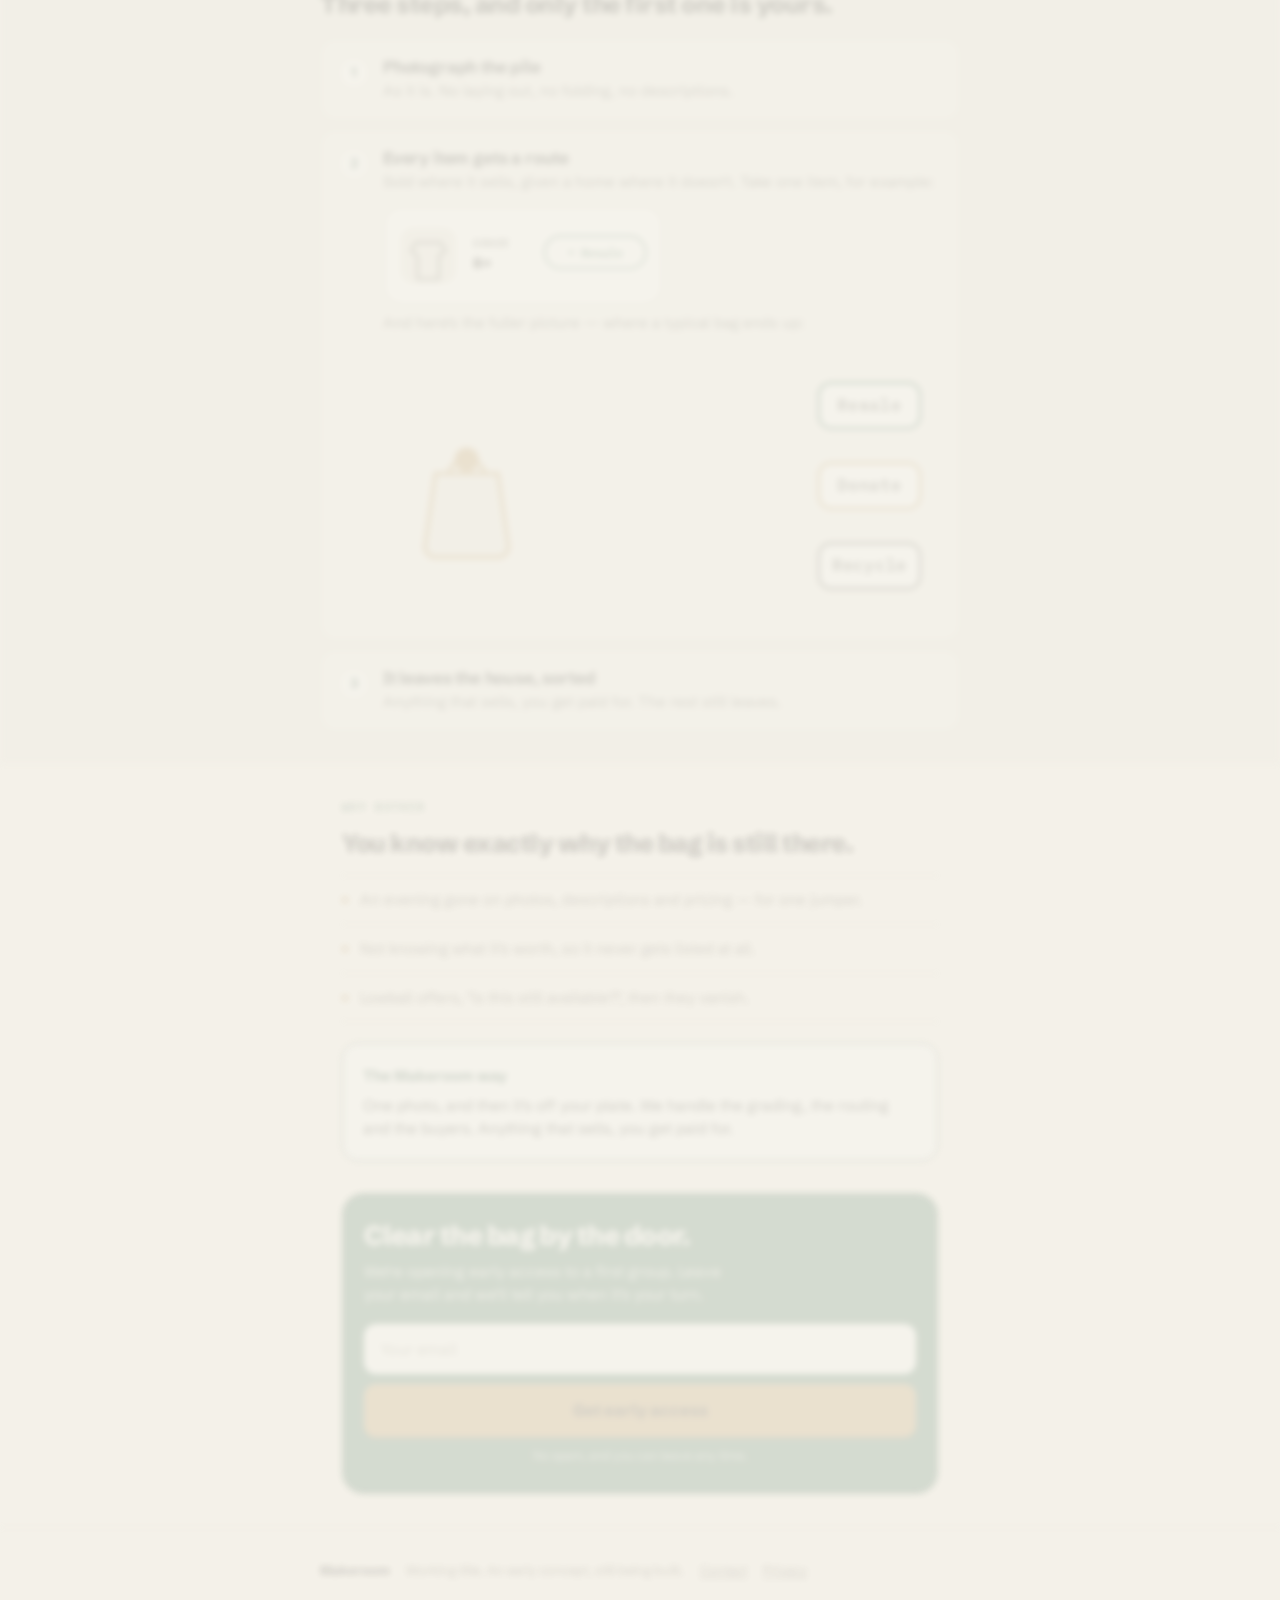
==== commit 761ffcc9: "Swap hand-traced header logo for the real designed icon, add favicon Crops the icon out of the impro" ====
--- a/index.html
+++ b/index.html
@@ -23,83 +23,17 @@
 <link rel="preconnect" href="https://fonts.gstatic.com" crossorigin>
 <link href="https://fonts.googleapis.com/css2?family=Schibsted+Grotesk:wght@400;500;600;700;800&family=IBM+Plex+Mono:wght@500;600&display=swap" rel="stylesheet">
 
+<link rel="icon" href="favicon.ico" sizes="any">
+<link rel="icon" type="image/png" sizes="512x512" href="favicon-512.png">
+<link rel="apple-touch-icon" href="apple-touch-icon.png">
+
 <link rel="stylesheet" href="style.css">
 </head>
 <body class="gated">
 
   <div class="topbar">
     <span class="brand">
-      <svg class="logo-mark" viewBox="204 40 232 268" aria-hidden="true">
-        <g transform="translate(0,478) scale(0.1,-0.1)" fill="currentColor" stroke="currentColor" stroke-width="75" stroke-linejoin="round">
-          <path d="M2620 4265 c-47 -6 -94 -15 -105 -19 -11 -4 -31 -12 -45 -16 -14 -4
--34 -11 -45 -15 -11 -3 -22 -7 -25 -8 -40 -13 -210 -204 -210 -236 0 -6 -5
--11 -10 -11 -6 0 -9 -3 -8 -7 1 -5 -6 -40 -15 -80 -15 -64 -17 -154 -17 -846
-l0 -774 25 -76 c13 -41 33 -91 44 -110 38 -67 123 -154 178 -182 21 -11 40
--23 41 -27 2 -5 11 -8 21 -8 9 0 21 -4 26 -8 6 -5 37 -15 70 -23 48 -11 179
--14 660 -14 645 0 630 -1 745 53 51 24 151 96 158 114 2 5 9 5 15 1 7 -3 9 -3
-5 1 -3 4 11 35 33 69 22 34 42 73 46 87 3 14 9 30 13 35 4 6 11 26 15 45 12
-50 17 1610 6 1610 -5 0 -8 20 -8 44 2 34 -1 42 -12 38 -10 -4 -13 -1 -9 10 4
-9 2 20 -2 24 -5 5 -11 18 -12 29 -4 24 -75 121 -123 168 -19 18 -50 42 -70 53
--19 10 -35 22 -35 26 0 5 -7 8 -15 8 -8 0 -23 4 -33 9 -31 16 -88 31 -116 31
--15 0 -25 3 -23 8 8 12 -1067 9 -1163 -3z m1225 -35 c4 -6 15 -10 25 -10 31 0
-132 -58 180 -103 53 -49 120 -138 120 -159 0 -8 4 -18 8 -24 5 -5 15 -29 23
--54 12 -37 14 -182 14 -855 l0 -810 -24 -60 c-29 -72 -99 -169 -153 -210 -21
--16 -45 -36 -53 -42 -7 -7 -17 -13 -22 -13 -4 0 -19 -6 -33 -13 -78 -41 -103
--42 -730 -42 -629 0 -640 1 -745 43 -135 54 -249 203 -285 372 -13 63 -9 1536
-5 1603 20 99 137 270 213 310 150 80 105 75 819 76 392 0 635 -3 638 -9z"/>
-          <path d="M2560 4080 c0 -5 -6 -10 -14 -10 -25 0 -96 -43 -129 -80 -50 -53 -66
--82 -88 -152 -18 -60 -19 -102 -19 -805 0 -701 1 -745 19 -802 36 -114 118
--197 236 -238 l30 -10 -2 836 c-1 460 -3 841 -4 846 -1 6 -6 -8 -12 -30 -7
--26 -13 -320 -16 -826 l-6 -787 -45 24 c-25 13 -41 24 -36 24 5 0 -6 10 -25
-23 -18 12 -40 36 -49 52 -8 17 -17 32 -20 35 -16 16 -32 61 -30 86 1 16 1 31
-0 34 -1 3 -4 284 -6 624 -3 341 -6 622 -9 624 -2 3 -2 23 0 46 3 22 7 84 9
-137 4 74 11 109 30 153 25 56 92 130 128 142 10 3 18 10 18 16 0 5 6 8 12 6 7
--3 23 1 35 7 17 9 180 12 621 13 581 0 598 -1 647 -21 28 -11 57 -28 66 -36 9
--9 29 -25 44 -36 27 -19 75 -102 75 -130 0 -8 5 -15 10 -15 7 0 10 -271 10
--794 0 -679 -2 -795 -14 -806 -8 -6 -12 -18 -9 -27 3 -8 2 -18 -4 -22 -5 -3
--19 -23 -32 -44 -24 -39 -92 -92 -132 -102 l-24 -6 -1 843 c-1 798 -5 928 -25
-928 -5 0 -9 6 -9 13 0 20 -67 86 -111 109 -36 19 -50 20 -127 14 -48 -4 -98
--9 -112 -12 -14 -2 -45 -7 -70 -10 -25 -3 -49 -10 -54 -15 -6 -5 -31 -9 -57
--9 -26 0 -51 -4 -54 -10 -3 -5 -24 -10 -45 -10 -21 0 -42 -4 -45 -10 -3 -5
--22 -10 -41 -10 -20 0 -74 -7 -122 -15 -48 -9 -116 -21 -152 -27 -36 -6 -84
--19 -107 -29 -44 -20 -93 -74 -93 -102 0 -25 15 -21 28 7 26 57 91 87 232 106
-36 5 90 14 120 20 97 19 154 29 215 38 33 5 97 17 142 26 228 47 304 48 365 5
-33 -24 72 -81 82 -122 4 -16 7 -422 7 -903 -1 -764 1 -874 14 -874 8 0 15 5
-15 10 0 6 7 10 15 10 23 0 87 39 128 78 52 50 85 107 98 173 13 66 12 1423 -1
-1542 -9 79 -32 132 -78 185 -22 26 -88 72 -102 72 -6 0 -10 5 -10 10 0 6 -9
-10 -19 10 -11 0 -23 5 -26 10 -4 6 -227 10 -636 10 -413 0 -629 -3 -629 -10z"/>
-          <path d="M3540 3759 c-30 -4 -82 -12 -115 -18 -33 -7 -86 -16 -117 -22 -32 -5
--86 -14 -120 -20 -35 -5 -89 -13 -120 -15 -66 -7 -76 -20 -20 -30 20 -3 64
--16 97 -29 33 -13 83 -31 110 -40 124 -41 174 -75 214 -148 21 -37 21 -48 21
--585 l0 -547 -38 -49 c-38 -50 -83 -84 -114 -85 -10 -1 -18 -5 -18 -11 0 -5
--11 -10 -23 -10 -13 0 -27 -3 -30 -6 -8 -8 -119 -54 -130 -54 -4 0 -30 -11
--59 -25 -28 -14 -60 -25 -70 -25 -10 0 -18 -4 -18 -8 0 -5 -25 -15 -55 -22
--30 -7 -55 -18 -55 -24 0 -8 109 -10 375 -8 343 2 375 4 384 20 12 23 14 1694
-1 1726 -13 35 -36 43 -100 35z m71 -41 c0 -7 1 -394 2 -860 l2 -847 -293 -3
-c-289 -3 -377 2 -274 16 28 4 52 11 52 16 0 6 6 10 13 10 8 0 27 6 43 14 76
-37 130 61 139 62 12 1 58 20 98 40 16 8 34 11 40 7 7 -3 9 -3 5 1 -3 4 11 31
-33 59 31 41 39 61 40 97 1 25 3 56 5 70 1 14 3 187 4 385 1 358 -6 612 -17
-650 -9 33 -83 115 -109 121 -13 3 -24 10 -24 14 0 8 -55 24 -77 23 -7 0 -13 3
--13 8 0 5 -11 9 -25 9 -14 0 -25 4 -25 9 0 5 -12 11 -27 13 -16 2 -27 8 -26
-14 1 7 -6 10 -17 7 -11 -3 -20 -1 -20 5 0 6 21 13 48 17 26 3 67 9 92 14 25 6
-73 12 108 16 35 3 73 10 85 15 35 14 137 12 138 -2z"/>
-          <path d="M2745 3583 c-13 -12 -15 -114 -15 -754 0 -491 3 -739 10 -739 10 0
-87 32 122 51 10 5 24 9 31 9 12 0 80 29 119 50 10 6 23 10 29 10 11 0 24 5
-121 49 26 11 57 21 68 21 11 0 20 4 20 9 0 5 16 12 35 15 19 4 39 15 45 26 16
-29 13 1040 -3 1061 -12 15 -140 69 -165 69 -12 0 -23 5 -69 28 -13 7 -31 12
--42 12 -11 0 -21 4 -23 8 -1 4 -43 21 -93 36 -49 16 -99 32 -110 36 -42 17
--66 18 -80 3z m90 -33 c32 -11 66 -20 77 -20 10 0 18 -4 18 -10 0 -5 7 -10 15
--10 15 0 24 -3 70 -27 12 -6 36 -14 55 -18 19 -4 40 -11 45 -15 6 -4 31 -13
-58 -21 26 -7 47 -17 47 -21 0 -4 12 -8 26 -8 16 0 37 -11 51 -26 l24 -26 -3
--493 c-3 -458 -4 -494 -21 -513 -10 -11 -31 -22 -48 -26 -16 -3 -49 -15 -73
--26 -25 -11 -50 -20 -56 -20 -5 0 -19 -4 -30 -10 -11 -5 -29 -14 -40 -20 -11
--5 -27 -10 -35 -10 -8 0 -15 -4 -15 -10 0 -5 -11 -10 -25 -10 -14 0 -25 -5
--25 -11 0 -6 -9 -9 -19 -6 -12 3 -22 -1 -25 -9 -3 -8 -16 -14 -30 -14 -14 0
--27 -4 -31 -9 -3 -6 -14 -8 -25 -6 -11 2 -20 0 -20 -6 0 -5 -6 -9 -14 -9 -8 0
--17 -6 -19 -12 -3 -7 -6 311 -6 708 -1 617 1 734 14 734 1 0 28 -9 60 -20z"/>
-          <path d="M2381 2284 c0 -11 3 -14 6 -6 3 7 2 16 -1 19 -3 4 -6 -2 -5 -13z"/>
-        </g>
-      </svg>
+      <img class="logo-mark" src="logo-icon.png" alt="" aria-hidden="true">
       Makeroom
     </span>
     <span class="badge">Early access</span>
